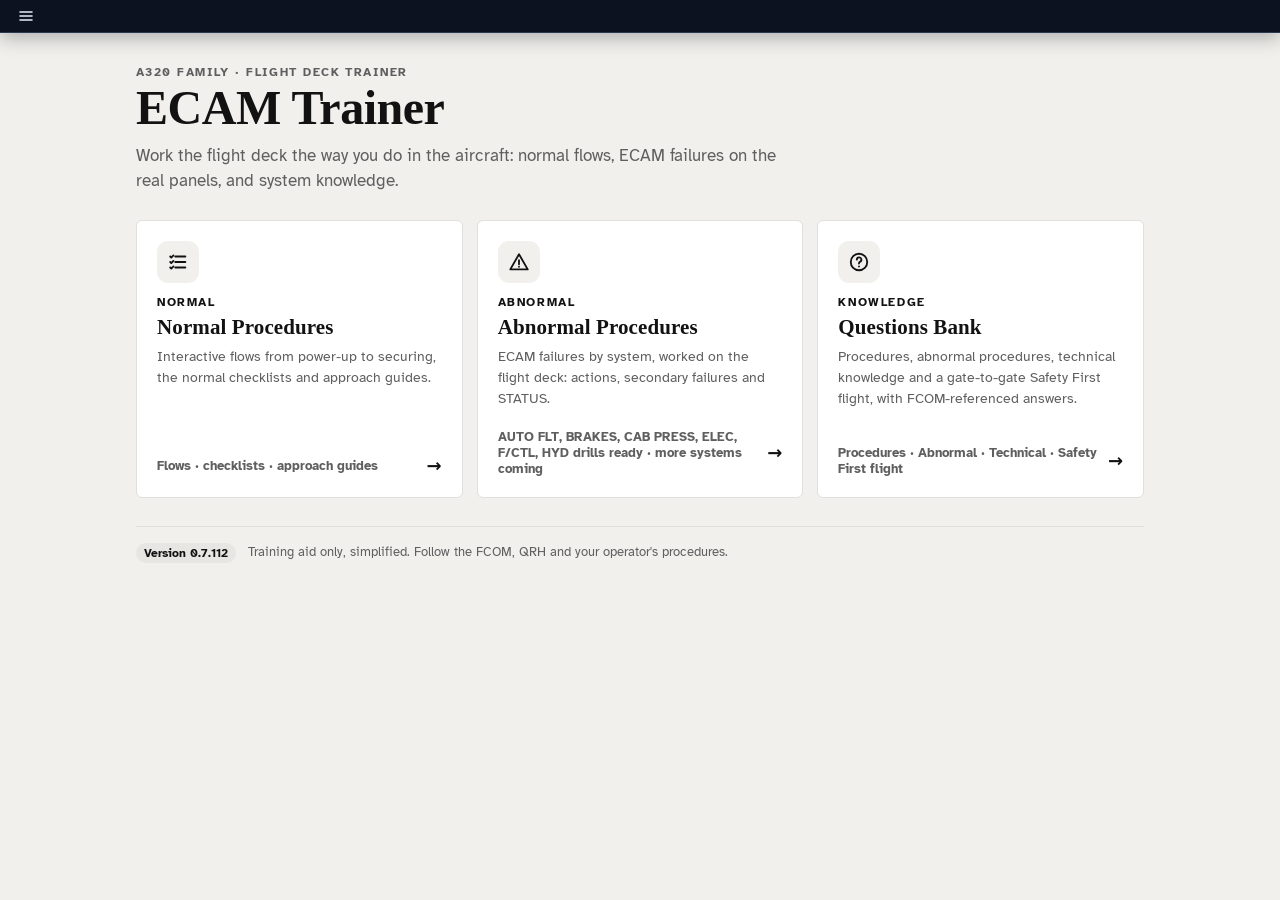
==== index.html @ 1e153edd "Publish version 0.7.112 from c924530" ====
<!doctype html>
<html lang="en">
<head>
<meta charset="utf-8">
<meta name="viewport" content="width=device-width, initial-scale=1, viewport-fit=cover">
<meta name="theme-color" content="#ffffff">
<title>A320 ECAM Trainer</title>
<link rel="preconnect" href="https://fonts.googleapis.com">
<link rel="preconnect" href="https://fonts.gstatic.com" crossorigin>
<link rel="stylesheet" href="https://fonts.googleapis.com/css2?family=Atkinson+Hyperlegible:wght@400;700&family=B612:wght@400;700&family=B612+Mono&display=swap">
<link rel="stylesheet" href="styles.css?v=0.7.112">
</head>
<body>
<div id="app"></div>
<script src="js/displays.js?v=0.7.112"></script>
<script src="js/panels.js?v=0.7.112"></script>
<script src="js/panels-lower.js?v=0.7.112"></script>
<script src="js/fmgc.js?v=0.7.112"></script>
<script src="js/failures.js?v=0.7.112"></script>
<script src="js/photo-panels.js?v=0.7.112"></script>
<script src="js/deck.js?v=0.7.112"></script>
<script src="js/app.js?v=0.7.112"></script>
</body>
</html>
---- styles.css ----
/* A320 ECAM Trainer: app shell
 * Layout: home = exploded flight deck on a navy night background; tapping a panel
 * opens it full screen. One deliberate dark theme: a cockpit at night.
 */
:root {
  color-scheme: dark;
  --night: #121a28;        /* page background, navy */
  --night-2: #0c1220;      /* app bar */
  --ink: #e6edf3;          /* primary text */
  --ink-2: #9fb0c0;        /* secondary text */
  --line: #2a3850;         /* hairlines on navy */
  --card: #19243a;         /* raised surfaces */
  --card-2: #213049;
  --accent: #33d6f2;       /* ECAM cyan: interactive accent */
  --ecam-g: #2fe04c;
  --ecam-a: #ffa21a;
  --ecam-r: #ff3b30;
  --ecam-c: #33d6f2;
  --ecam-w: #f2f4f5;
  --ecam-m: #ff4fd8;
  --font-ui: "Atkinson Hyperlegible", "Segoe UI", system-ui, sans-serif;
  --font-head: "B612", "Atkinson Hyperlegible", system-ui, sans-serif;
  --font-mono: "B612 Mono", ui-monospace, "SFMono-Regular", Menlo, monospace;
  --r: 10px;
}

* { box-sizing: border-box; }
[hidden] { display: none !important; }
html, body { background: var(--night); color: var(--ink); }
body { margin: 0; font: 16px/1.5 var(--font-ui); -webkit-font-smoothing: antialiased; }
body::before { content: ""; position: fixed; inset: 0 0 auto; height: env(safe-area-inset-top, 0px); z-index: 30; background: var(--night-2); }
body.pv-open { overflow: hidden; }
button { font: inherit; color: inherit; }
button:focus-visible, [tabindex]:focus-visible { outline: 2px solid var(--accent); outline-offset: 2px; }
#app { min-height: 100%; }

/* ---------------------------------------------------------------- app bar */
.appbar, .pv-bar {
  display: flex; align-items: center; gap: 8px;
  padding-left: max(12px, env(safe-area-inset-left, 0px)); padding-right: max(12px, env(safe-area-inset-right, 0px));
  background: var(--night-2); border-bottom: 1px solid var(--line);
}
/* One slim bar on every view (0.7.8 on the flight deck, everywhere from 0.7.76) */
.appbar { position: sticky; top: env(safe-area-inset-top, 0px); z-index: 20; padding-block: 2px; gap: 2px; transition: transform .25s ease; }
.appbar.away { transform: translateY(calc(-100% - env(safe-area-inset-top, 0px))); }
.appbar .icon-btn { width: 28px; height: 28px; border-radius: 6px; }
.appbar .icon-btn svg { width: 16px; height: 16px; stroke-width: 2.4; }
.appbar-title {
  flex: 1; min-width: 0; margin: 0; text-align: center;
  font: 500 clamp(18px, 4.6vw, 26px)/1.15 var(--font-head); letter-spacing: .01em;
  overflow: hidden; text-overflow: ellipsis; white-space: nowrap;
}
.icon-btn, .icon-btn-spacer { width: 44px; height: 44px; flex: none; }
.icon-btn { display: grid; place-items: center; border: 0; border-radius: 10px; background: transparent; cursor: pointer; }
.icon-btn:hover { background: var(--card); }
.icon-btn svg { width: 26px; height: 26px; fill: none; stroke: var(--ink); stroke-width: 2.2; stroke-linecap: round; stroke-linejoin: round; }

/* ------------------------------------------------------------------ home */
.home { max-width: 980px; margin: 0 auto; padding-block: 12px 40px; padding-left: max(16px, env(safe-area-inset-left, 0px)); padding-right: max(16px, env(safe-area-inset-right, 0px)); }
.home-hint { margin: 0 0 8px; text-align: center; color: var(--ink-2); font-size: 14px; }
.ver-pill { display: inline-block; margin-left: 6px; padding: 1px 8px; border-radius: 999px; background: rgba(51, 214, 242, .12); color: var(--accent); font-size: 12px; font-weight: 700; white-space: nowrap; }
.toast { position: fixed; left: 50%; bottom: calc(24px + env(safe-area-inset-bottom, 0px)); transform: translateX(-50%); z-index: 80; padding: 10px 16px; border-radius: 10px; background: #1d2a40; color: #fff; font-size: 14px; font-weight: 700; box-shadow: 0 6px 24px rgba(0, 0, 0, .45); transition: opacity .6s; }
.toast.out { opacity: 0; }
.wins { display: flex; flex-wrap: wrap; justify-content: center; align-items: flex-start; gap: 10px; margin: 0 auto; max-width: 1400px; }
/* On a computer, let the flight deck use the screen: wider, up to about 1400 px. */
@media (min-width: 1100px) { .home { max-width: 1480px; } }
.deck { display: block; width: 100%; height: auto; }
.disclaimer { max-width: 62ch; margin: 18px auto 0; text-align: center; color: var(--ink-2); font-size: 13px; }

/* ------------------------------------------------- lifelike shading, shared */
.deck text, .pv-svg text { font-family: var(--font-head); }
.shadow { fill: #000; opacity: .38; }
.gloss { fill: url(#g-gloss); pointer-events: none; }
.glass { fill: url(#g-glass); pointer-events: none; }

/* panels */
.pn-bg { fill: url(#g-panel); stroke: #3a4956; stroke-width: .8; }
.pn-bevel { fill: none; stroke: rgba(255, 255, 255, .28); stroke-width: .7; }
.pn-lowedge { stroke: rgba(0, 0, 0, .35); stroke-width: 1; }
.pn-hi { fill: #fff; opacity: .2; }
.pn-screw { fill: url(#g-screw); stroke: #4b5a66; stroke-width: .35; }
.pn-slot { stroke: #3d4954; stroke-width: .45; }
.pn-rule { stroke: #f1ece4; stroke-width: .7; }
.pn-title { fill: #f3eee6; font-weight: 700; letter-spacing: .06em; }
.pn-name { fill: #f1ece4; font-weight: 700; letter-spacing: .02em; }
.pn-label { fill: #f3eee6; font-weight: 700; letter-spacing: .06em; }
.pn-flow { fill: none; stroke: #74f06a; stroke-width: 1.15; stroke-linejoin: round; }
.pn-flow-fill { fill: #74f06a; }
.pn-tick { stroke: #f1ece4; stroke-width: .6; }
.pn-pos { fill: #ece6dc; font-weight: 700; }
.pn-pos.cur { fill: #fff; }
.pn-pos.dim { opacity: .45; }

.pb-bezel { fill: url(#g-bezel); }
.pb-cap { fill: url(#g-cap); stroke: #050708; stroke-width: .4; }
.pb-cap.ann { fill: #15191c; }
.pb-down { fill: #000; opacity: .35; }
.pb-split { stroke: #000; stroke-width: .45; opacity: .8; }
.lg { font-family: var(--font-head); font-weight: 700; letter-spacing: .02em; opacity: .22; }
.lg.on { opacity: 1; }
.lg-glow { font-family: var(--font-head); font-weight: 700; opacity: .9; }
.lg-a { fill: #ffa21a; } .lg-w { fill: #f4f6f8; } .lg-b { fill: #44b4ff; } .lg-g { fill: #3fe060; } .lg-r { fill: #ff4a3d; }
.pb-bar { fill: #4a535a; }
.pb-bar.on { fill: #3fe060; }
.pb-rect { fill: #e9eef2; font-weight: 700; opacity: .8; }
.pb-rect.on { fill: #fff; opacity: 1; }
.pb-rect.green { fill: #7cff5c; opacity: 1; }
.guard { stroke-width: .6; }
.guard-r { fill: url(#g-guard-r); stroke: #6c0e0b; }
.guard-c { fill: url(#g-guard-c); stroke: #d0dbe3; }
.guard-hinge { stroke: #0f1316; stroke-width: 1.2; }
.fire-cap { fill: #c9452f; stroke: #6d160c; stroke-width: .5; }
.fire-well { fill: #15181b; stroke: #c9cfd5; stroke-width: .5; }
.fire-slot { fill: #3a0b06; }
.fire-guard { fill: #d8402c; stroke: #7a1a0e; stroke-width: .4; }
.fire-guard-glass { fill: #ff6a50; opacity: .14; pointer-events: none; }
.fire-cap.on { fill: url(#g-fire-lit); }
.fire-halo { fill: #ff3b30; opacity: .75; }
.fire-txt { fill: #7c1a0e; font-weight: 700; letter-spacing: .04em; opacity: .85; }
.fire-txt.on { fill: #fff; opacity: 1; }
.fire-txt.sm { opacity: .8; }
.fire-out { fill: #f6d9d6; opacity: .7; }
.sel-body { fill: url(#g-knob); stroke: #050607; stroke-width: .5; }
.sel-bar { fill: url(#g-wing); stroke: #050607; stroke-width: .4; }
.sel-dot { fill: #fff; }
.knob-body { fill: url(#g-knob); stroke: #050607; stroke-width: .5; }
.knurl { stroke: #000; stroke-width: .35; opacity: .55; }
.knob-cap { fill: url(#g-metal); }
.knob-mark { stroke: #0f1316; stroke-width: 1.1; stroke-linecap: round; }
.tog-base { fill: url(#g-metal); stroke: #4b5a66; stroke-width: .4; }
.tog-hole { fill: #2a3238; }
.tog-shadow { stroke: #000; stroke-width: 2.2; opacity: .35; stroke-linecap: round; }
.tog-lever { stroke: url(#g-chrome); stroke-width: 2.2; stroke-linecap: round; }
.tog-tip { fill: url(#g-metal); }
.slot { fill: #121518; }
.lever-hd { fill: url(#g-cap); stroke: #050607; stroke-width: .6; }
.lever-grip { stroke: #8c98a2; stroke-width: 1; }
.disp { fill: #040506; stroke: #3f4a54; stroke-width: .6; }
.disp-txt { fill: var(--ecam-g); font-family: var(--font-mono); }
.fcu-txt { fill: #ffb43c; font-family: var(--font-mono); }

/* deck: frame, screens, pedestal */
.dk-frame { fill: #262f38; }
.dk-cbfield { fill: url(#g-panel-dk); }
.dk-cblbl { fill: #e9f1f7; font-weight: 700; letter-spacing: .05em; }
.dk-cb { fill: #0e1114; }
.dk-cb-ring { fill: none; stroke: #2a9c58; stroke-width: 1.3; }
.dk-cb-ring2 { stroke: #d9e3ea; }
.dk-cb-top { fill: #3b444b; }
.dk-hair { stroke: #e9f1f7; stroke-width: .35; opacity: .35; }
.dk-red-strip { fill: #c8231d; }
.dk-warnlbl { fill: #fff; font-weight: 700; }
.dk-subpanel { fill: url(#g-panel-dk); stroke: #475867; stroke-width: .8; }
.dk-speaker { fill: url(#g-metal); stroke: #4b5a66; }
.dk-hole { fill: #101316; stroke: #3a4651; stroke-width: 2; }
.dk-glare { fill: #313c47; stroke: #1d252c; stroke-width: 1.5; }
.dk-mip { fill: url(#g-panel); stroke: #3a4956; stroke-width: 1.5; }
.dk-mip-edge { stroke: #b6c6d3; stroke-width: 1; opacity: .6; }
.dk-vent { fill: #1a2025; stroke: url(#g-metal); stroke-width: 2; }
.dk-vent-in { fill: none; stroke: #39434c; stroke-width: 1.2; stroke-dasharray: 1.6 1.4; }
.dk-recess { fill: #5f7085; }
.dk-rail { fill: url(#g-chrome); opacity: .8; }
.dk-knee { fill: url(#g-panel-dk); opacity: .55; }
.dk-grille { fill: #1c2228; stroke: #4b5a66; stroke-width: 1; }
.dk-grille-hole { fill: #05070a; }
.dk-quadbase { fill: #1d242b; stroke: #0c1014; stroke-width: .8; }
.dk-footrest { fill: url(#g-chrome); stroke: #4b555d; stroke-width: .6; }
.dk-footrest-rib { stroke: #5d676f; stroke-width: 1; }
.dk-bezel { fill: url(#g-bezel); }
.dk-screen { fill: #020304; }
.dk-ground { fill: #94572b; }
.dk-ladtxt { fill: #fff; }
.dk-tick { stroke: #fff; stroke-width: .8; }
.dk-yline { stroke: #f3d400; stroke-width: 1.2; }
.dk-yellow { fill: #f3d400; }
.dk-altbox { fill: #000; stroke: #f3d400; stroke-width: .8; }
.dk-alttxt { fill: var(--ecam-g); font-family: var(--font-mono); }
.dk-fmaline { stroke: #8c98a2; stroke-width: .5; }
.dk-fma { fill: var(--ecam-g); font-family: var(--font-mono); }
.dk-fmaw { fill: #fff; font-family: var(--font-mono); }
.dk-arc { fill: none; stroke: #fff; stroke-width: 1; }
.dk-arc-dash { stroke-dasharray: 3 3; opacity: .6; }
.dk-route { fill: none; stroke: var(--ecam-g); stroke-width: 1.1; }
.dk-wpt { fill: none; stroke: #fff; stroke-width: .9; }
.dk-acft { fill: none; stroke: #f3d400; stroke-width: 1.4; }

/* ECAM displays drawn on the main panel */
.ecam { font-size: 11px; }
.ecam text { font-family: var(--font-mono); }
.ecam .screen { fill: #000; }
.ecam .g { fill: var(--ecam-g); } .ecam .a { fill: var(--ecam-a); } .ecam .r { fill: var(--ecam-r); }
.ecam .c { fill: var(--ecam-c); } .ecam .w { fill: var(--ecam-w); } .ecam .m { fill: var(--ecam-m); } .ecam .d { fill: #5d6770; }
.ecam .sg { stroke: var(--ecam-g); } .ecam .sa { stroke: var(--ecam-a); } .ecam .sr { stroke: var(--ecam-r); }
.ecam .sm { stroke: var(--ecam-m); } .ecam .sc { stroke: var(--ecam-c); } .ecam .sw { stroke: var(--ecam-w); } .ecam .sd { stroke: #4b5560; }
.ecam .fg { fill: var(--ecam-g); } .ecam .fa { fill: var(--ecam-a); } .ecam .fw { fill: var(--ecam-w); }

/* hotspots */
.hot { cursor: pointer; outline: none; }
.hot-ring { fill: rgba(51, 214, 242, 0); stroke: rgba(51, 214, 242, 0); stroke-width: 2.4; transition: fill .15s, stroke .15s; }
.hot:hover .hot-ring, .hot:focus-visible .hot-ring, .hot:active .hot-ring { fill: rgba(51, 214, 242, .12); stroke: rgba(51, 214, 242, .95); }

/* ---------------------------------------------------- expanded panel view */
.pv { position: fixed; inset: 0; z-index: 45; background: var(--night); }
.pv-card { height: 100%; overflow-y: auto; padding-bottom: env(safe-area-inset-bottom, 0px); }
.pv-bar { position: sticky; top: 0; z-index: 2; padding-block: calc(env(safe-area-inset-top, 0px) + 2px) 2px; }
.pv-stage {
  padding-block: 18px;
  padding-left: max(16px, env(safe-area-inset-left, 0px)); padding-right: max(16px, env(safe-area-inset-right, 0px));
  background: radial-gradient(ellipse at 50% 40%, #233149, var(--night) 75%);
}
.pv-svg { display: block; width: 100%; max-width: 1100px; max-height: 64vh; margin: 0 auto; }
.ctl { cursor: pointer; outline: none; }
.ctl.turn { touch-action: none; cursor: grab; }
.fcu-btns { display: flex; flex-wrap: wrap; gap: 6px; margin: 6px 0 4px; }
.ctl-hit { fill: transparent; stroke: none; }
.ctl:hover .ctl-hit { fill: rgba(51, 214, 242, .1); }
.ctl.sel .ctl-hit, .ctl:focus-visible .ctl-hit { fill: rgba(51, 214, 242, .14); stroke: var(--accent); stroke-width: .8; }
.pv-photo image { image-rendering: auto; }
/* MCDU: taller panel, no highlight box on the keys (the key cap shows the press) */
.pv-svg.pv-mcdu { max-height: 86vh; max-width: 640px; }
.pv-mcdu .ctl.sel .ctl-hit, .pv-mcdu .ctl:focus-visible .ctl-hit, .pv-mcdu .ctl:hover .ctl-hit,
.pv-atc .ctl.sel .ctl-hit, .pv-atc .ctl:focus-visible .ctl-hit, .pv-atc .ctl:hover .ctl-hit,
.pv-fcu .ctl.sel .ctl-hit, .pv-fcu .ctl:focus-visible .ctl-hit, .pv-fcu .ctl:hover .ctl-hit { fill: transparent; stroke: none; }
/* FCU (owner's request, 0.7.16): no highlight box either; the knob and its window show the change */
/* ATC/TCAS (owner's requests, 0.7.9): no highlight box; drawn smaller so the panel and its card fit on one screen */
.pv-svg.pv-atc { max-width: 640px; }
.photo-hit { fill: transparent; }
.photo-mask { fill: #111417; opacity: .93; }
.pv-credit { margin: 0; padding: 6px 16px 0; text-align: center; color: var(--ink-2); font-size: 12px; }
.pv-credit a, .drawer-note a { color: var(--accent); }
.pv-rotate { display: none; margin: 0; padding: 0 16px; text-align: center; color: var(--ink-2); font-size: 13px; }
@media (max-width: 600px) and (orientation: portrait) { .pv-rotate { display: block; } }
.pv-body { max-width: 760px; margin: 0 auto; padding-block: 4px 32px; padding-left: max(16px, env(safe-area-inset-left, 0px)); padding-right: max(16px, env(safe-area-inset-right, 0px)); }
.pv-desc { color: var(--ink-2); margin: 8px 0 12px; }
.pv-info { background: var(--card); border: 1px solid var(--line); border-radius: 14px; padding: 16px 18px; }
.pv-info p { margin: 6px 0; max-width: 62ch; }
.pv-note { color: var(--accent); font-weight: 700; }
.pv-hint, .small { color: var(--ink-2); }
.small { font-size: 14px; }
.eyebrow { margin: 0 0 4px; font: 700 12px var(--font-ui); letter-spacing: .12em; text-transform: uppercase; color: var(--ink-2); }
.pv-ctl { margin: 2px 0 8px; font: 500 20px/1.25 var(--font-head); }
.lchips { display: flex; flex-wrap: wrap; gap: 6px; margin: 4px 0 6px; }
.lchip { padding: 2px 9px; border-radius: 4px; background: #111518; font: 700 12px var(--font-head); letter-spacing: .04em; color: #c9d3dc; border: 1px solid #2b3238; }
.lchip-a { color: #ffa21a; } .lchip-w { color: #f4f6f8; } .lchip-b { color: #44b4ff; } .lchip-g { color: #3fe060; } .lchip-r { color: #ff4a3d; }
.lchip-cur { border-color: var(--accent); color: #fff; }

/* -------------------------------------------------------- menu and search */
.scrim { position: fixed; inset: 0; z-index: 47; background: rgba(4, 8, 16, .62); }
.drawer { position: fixed; inset: 0 auto 0 0; z-index: 50; width: min(360px, 88vw); }
.drawer-card {
  height: 100%; overflow-y: auto; background: var(--night-2); border-right: 1px solid var(--line);
  padding-block: calc(env(safe-area-inset-top, 0px) + 12px) 24px;
  padding-left: max(18px, env(safe-area-inset-left, 0px)); padding-right: 18px;
  animation: slide .2s ease-out;
}
@keyframes slide { from { transform: translateX(-24px); opacity: .5; } to { transform: none; opacity: 1; } }
.drawer-top { display: flex; align-items: center; justify-content: space-between; margin-bottom: 8px; }
.drawer-brand { font: 500 18px var(--font-head); }
.drawer-link { display: block; width: 100%; text-align: left; padding: 11px 4px; border: 0; border-bottom: 1px solid var(--line); background: none; font-weight: 700; cursor: pointer; }
.drawer-link:hover { color: var(--accent); }
.drawer-h { margin: 20px 0 6px; font: 700 12px var(--font-ui); letter-spacing: .1em; text-transform: uppercase; color: var(--ink-2); }
.drawer-note { color: var(--ink-2); font-size: 13px; margin: 18px 0 0; }
.plist { list-style: none; margin: 0; padding: 0; display: grid; gap: 2px; }
.plink { display: grid; gap: 1px; width: 100%; text-align: left; padding: 8px 10px; border: 0; border-radius: 8px; background: none; cursor: pointer; }
.plink:hover { background: var(--card); }
.plink span { font: 500 15px var(--font-head); }
.plink small { color: var(--ink-2); font-size: 13px; }
.search { position: fixed; inset: 0 0 auto 0; z-index: 50; display: flex; justify-content: center; padding-top: env(safe-area-inset-top, 0px); }
.search-card { width: min(760px, 100%); max-height: 86vh; overflow-y: auto; background: var(--night-2); border: 1px solid var(--line); border-top: 0; border-radius: 0 0 18px 18px; padding: 12px 16px 18px; }
.search-row { display: flex; gap: 8px; align-items: center; margin-bottom: 8px; }
#search-input { flex: 1; min-width: 0; min-height: 46px; padding: 0 14px; border-radius: 999px; border: 1px solid #3a4c68; background: var(--card); color: var(--ink); font: inherit; }
#search-input:focus { outline: 2px solid var(--accent); outline-offset: 1px; }
.empty { color: var(--ink-2); }

@media (prefers-reduced-motion: reduce) {
  *, *::before, *::after { animation-duration: .001s !important; animation-iteration-count: 1 !important; transition: none !important; }
}
.pv-photo .ctl.sel .ctl-hit, .pv-photo .ctl:focus-visible .ctl-hit { stroke-width: 6; }
.pv-photo .ctl:hover .ctl-hit { stroke: rgba(51, 214, 242, .6); stroke-width: 4; }

/* reference-matched details: frames, round buttons, guards, knobs, toggles, breakers */
.pb-frame { fill: none; stroke: #d9d2c4; stroke-width: .7; }
.lg-box { fill: none; stroke: #9aa0a5; stroke-width: .35; opacity: .55; }
.rnd-rim { fill: #cfc8ba; }
.rnd-btn { fill: url(#g-boss); }
.rnd-btn.down { fill: #000; }
.rnd-hi { fill: #fff; opacity: .22; }
.rnd-jack { fill: #000; }
.guard-o, .guard-o-solid { fill: url(#g-guard-o); stroke: #8a2a16; stroke-width: .5; }
.guard-hole { fill: #2a0d07; }
.guard-hinge-bar { fill: #1b1d20; }
.guard-g { fill: none; stroke: #e2492e; stroke-width: 2.2; }
.guard-win { fill: rgba(0, 0, 0, .12); stroke: #e2492e; stroke-width: 1; }
.guard-k { fill: #1d2124; stroke: #050607; }
.sel-skirt { fill: url(#g-knob-light); opacity: .5; }
.sel-wing { fill: url(#g-wing-light); stroke: #7f868c; stroke-width: .4; }
.sel-index { stroke: #111; stroke-width: 1.1; stroke-linecap: round; }
.knob-light { fill: url(#g-knob-light); stroke: #7f868c; stroke-width: .4; }
.knob-light-hi { fill: none; stroke: #fff; stroke-width: .6; opacity: .6; }
.key-body { fill: url(#g-boss); }
.key-slot { fill: #c9cfd4; }
.tog-boss { fill: url(#g-boss); }
.tog-bat { fill: #1d2125; stroke: #000; stroke-width: .3; }
.tog-bat-tip { fill: #2e3439; }
.tog-bat.red, .tog-bat-tip.red { fill: #d23b25; }
.tog-shadow-r { fill: #000; opacity: .35; }
.tog-bar3 { fill: #25292d; stroke: #000; stroke-width: .3; }
.disp-txt.amber { fill: #ffb02a; }
.pn-boxlbl { fill: none; stroke: #f1ece4; stroke-width: .5; }
.pn-valve { fill: none; }
.cb-hole { fill: #2a3138; opacity: .5; }
.cb-collar { fill: #121417; }
.cb-collar.green { fill: #2fa75a; }
.cb-white { fill: #f4f4f2; }
.cb-cap { fill: url(#g-boss); }
.cb-lbl { fill: #f1ece4; font-weight: 700; }
.dec-speaker, .dec-grille { fill: url(#g-grille); }
.dec-dot { fill: #3b4249; }
.dec-ring { fill: #1a1d20; }
.dec-cell { fill: #4a525a; }
.dec-hole { fill: #1b1f23; }
.dec-hole-in { fill: #0b0d0f; }
.acp-call { fill: #c8a35a; font-weight: 700; }
.pv-switch { display: flex; justify-content: center; gap: 0; margin: 10px auto 0; }
.pn-div { fill: none; stroke: #f1ece4; stroke-width: .7; opacity: .9; }
.ann-dot { fill: #3a2a12; }
.ann-dot.on { fill: #ffb02a; }

/* ---------------------------------- glareshield, main panel and pedestal */
.pn-bg.pn-dark { fill: url(#g-panel-dark); stroke: #1f2733; }
.pn-bg.pn-console { fill: none; stroke: none; }
.pn-arc { fill: none; stroke: #ece6dc; stroke-width: .5; }
.fcu-lbl { fill: #ffb43c; font-family: var(--font-head); font-weight: 700; opacity: .9; }
.plate-in { fill: rgba(0, 0, 0, .12); stroke: rgba(0, 0, 0, .35); stroke-width: .5; }
.placard { fill: #3c4757; stroke: #20262e; stroke-width: .5; }
.placard-txt { fill: #f3eee6; font-family: var(--font-mono); }
.placard-rule { stroke: #f3eee6; stroke-width: .35; }
.scr-bezel { fill: url(#g-bezel); }
/* ISIS screen (0.7.28) */
.is-sky { fill: #1f7fd9; } .is-gnd { fill: #8a4a2c; }
.is-ln { stroke: #fff; stroke-width: .25; } .is-yl { stroke: #f3d400; stroke-width: .35; }
.is-ylw { fill: #f3d400; } .is-ptr { fill: #fff; stroke: #000; stroke-width: .15; }
.is-plane { fill: #000; stroke: #f3d400; stroke-width: .25; } .is-box { fill: #000; stroke: #f3d400; stroke-width: .25; }
.is-w { fill: #fff; font-family: var(--font-mono); } .is-g { fill: #3fe08a; font-family: var(--font-mono); } .is-gd { fill: #3fe08a; opacity: .45; font-family: var(--font-mono); }
.dk-scrline { stroke: #e9eef2; stroke-width: .5; opacity: .8; }
.lcd { fill: #0d1838; stroke: #2a3550; stroke-width: .5; }
.lcd-txt { fill: #8fb3ff; font-family: var(--font-mono); }
.gauge-face { fill: #0b0e10; stroke: url(#g-metal); stroke-width: 1; }
.gauge-tick { stroke: #fff; stroke-width: .5; }
.gauge-needle { stroke: #fff; stroke-width: .9; stroke-linecap: round; }
.mcdu-w { fill: #fff; font-family: var(--font-mono); }
.mcdu-a { fill: #ffb02a; font-family: var(--font-mono); }
.mcdu-g { fill: #2bea4a; font-family: var(--font-mono); }
.mcdu-c { fill: #2ed3ff; font-family: var(--font-mono); }
.mcdu-y { fill: #ffee3a; font-family: var(--font-mono); }
.mcdu-m { fill: #ff5af0; font-family: var(--font-mono); }
/* FMGC: mini ND (PLAN) and fly controls under the expanded MCDU */
.fm-sim { max-width: 520px; margin: 14px auto 0; }
/* Getting-started guide: beside the MCDU on wide screens, above it on a phone */
.fm-wrap { display: flex; flex-direction: column; gap: 12px; max-width: 980px; margin: 0 auto; }
.fm-wrap .pv-svg { margin: 0 auto; }
.fm-guide { min-width: 0; padding: 12px 14px; background: var(--card); border: 1px solid var(--line); border-radius: var(--r); }
.fm-g-step { margin: 0; font-size: 12px; letter-spacing: .06em; text-transform: uppercase; color: var(--accent); }
.fm-g-t { margin: 2px 0 4px; font: 700 17px/1.3 var(--font-head); text-wrap: balance; }
.fm-g-d { margin: 0; color: var(--ink); }
.fm-g-done { margin: 8px 0 0; padding-left: 20px; color: var(--ink-2); font-size: 13px; }
.fm-g-done li::marker { content: "✓  "; color: var(--ecam-g); }
.fm-g-ok { margin: 6px 0 0; color: var(--ecam-g); font-size: 14px; }
.fm-g-btns { display: flex; gap: 8px; margin-top: 10px; }
.fm-g-btn { display: inline-flex; align-items: center; justify-content: center; width: 44px; height: 36px; border: 1px solid var(--line); border-radius: 8px; background: var(--card-2); color: var(--ink); font: 700 18px/1 var(--font-head); cursor: pointer; }
.fm-g-btn:hover:not(:disabled) { border-color: var(--accent); color: var(--accent); }
.fm-g-btn:disabled { opacity: .35; cursor: default; }
.fm-g-btn:last-child { margin-left: auto; }
@media (min-width: 760px) {
  .fm-wrap { flex-direction: row; align-items: flex-start; }
  .fm-guide { flex: 0 0 260px; order: 2; position: sticky; top: 80px; }
  .fm-wrap .pv-svg { flex: 1 1 auto; min-width: 0; }
}
.fm-nd-wrap svg { display: block; width: 100%; max-width: 360px; height: auto; margin: 0 auto; border: 4px solid #15191d; border-radius: 4px; }
.fm-nd .nd-g { stroke: #2bea4a; stroke-width: 1.2; }
.fm-nd .nd-y { stroke: #ffee3a; stroke-width: 1.2; }
.fm-nd .nd-c { stroke: #2ed3ff; stroke-width: 1.1; }
.fm-nd .nd-w { stroke: #fff; stroke-width: 1.2; }
.fm-nd .nd-m { stroke: #ff5af0; stroke-width: 0.8; }
.fm-status { margin: 8px 0 6px; font-family: var(--font-mono); font-size: 0.85rem; }
.fm-btns { display: flex; flex-wrap: wrap; gap: 6px; }
.fm-note { margin: 8px 0 0; padding: 6px 8px; border-left: 3px solid #2ed3ff; font-size: 0.9rem; }
.lever-rod { fill: url(#g-chrome); }
.lever-mark { fill: #fff; opacity: .85; }
.gear-knob { fill: #23292e; stroke: #050607; stroke-width: .5; }
.gear-hub { fill: url(#g-knob); stroke: #6b757d; stroke-width: .4; }
.thr-body { fill: #2a333d; stroke: #11161b; stroke-width: 1; }
.thr-face { fill: #48535f; stroke: #1b2128; stroke-width: .6; }
.thr-gate { fill: #11161b; }
.thr-lbl { fill: #f3eee6; font-weight: 700; }
.thr-deg { fill: #e9eef2; font-family: var(--font-mono); opacity: .75; }
.thr-tick { stroke: #f3eee6; stroke-width: .6; }
.thr-arrow { fill: #ff9d2a; }
.thr-athr-band { fill: none; stroke: #3fe060; stroke-width: 1.4; }
.thr-athr { fill: #3fe060; font-weight: 700; }
.thr-hd { fill: #15191d; stroke: #000; stroke-width: .6; }
.thr-rev { fill: url(#g-chrome); }
.athr-pb { fill: #d12a1e; stroke: #5d0c09; stroke-width: .4; }
.trim-well { fill: #11161b; }
.trim-wheel { fill: #1f252b; stroke: #050607; stroke-width: .5; }
.trim-grip { stroke: #5a646c; stroke-width: 1.4; }
.trim-stripe { fill: #fff; opacity: .7; }
.ask-base { fill: #c9ccc8; stroke: #2c5560; stroke-width: .6; } .ask-nut { fill: #e2e4e0; stroke: #9aa0a0; stroke-width: .3; } .ask-stem { fill: #2a2f33; }
.ask-knob { fill: #8e9396; stroke: #5d6366; stroke-width: .3; }
.gauge-green-thin { fill: none; stroke: #2fbf5a; stroke-width: .35; }
.gauge-needle-f { fill: #f4f4f0; } .gauge-hub { fill: #4a4c4e; } .gauge-cyan { fill: #4fd3ea; }
.rmp-sel { fill: #3a2414; stroke: #1a1a1a; stroke-width: .4; } .rmp-sel-t { fill: #c9884a; font-weight: 700; } .rmp-sel-l { fill: #d9b48a; }
.rmp-dot { fill: #8a5a1e; } .rmp-dot.on { fill: #3cff6e; filter: drop-shadow(0 0 1px #3cff6e); }
.eng-base { fill: url(#g-boss); } .eng-well { fill: #1d2228; }
.eng-cap { fill: #3f5560; stroke: #c9d3d8; stroke-width: .5; } .eng-cap-t { fill: #f2f2ee; font-weight: 700; }
.grav-boss { fill: url(#g-boss); stroke: #0b0d0f; }
.grav-handle { fill: url(#g-fire); stroke: #3c0705; stroke-width: .5; }
.grav-txt { fill: #f3eee6; font-weight: 700; }
.grav-side { fill: #ff9d2a; font-weight: 700; }
.park-bar { fill: #121417; stroke: #000; stroke-width: .5; }
.park-ptr { fill: #aeb6bb; stroke: #4b5257; stroke-width: .4; }
.park-txt { fill: #c7cbcf; font-weight: 700; letter-spacing: .06em; }
.crank-well { fill: #07090b; stroke: #22272c; stroke-width: .6; }
.crank-body { fill: #1a1d21; stroke: #050607; stroke-width: .6; }
.crank-notch { fill: #050607; }
.crank-bar { fill: #1d2125; stroke: #050607; stroke-width: .6; }
.crank-bar-hi { stroke: rgba(255, 255, 255, .16); stroke-width: .7; stroke-linecap: round; }
.crank-arrow { fill: none; stroke: #eef0f2; stroke-width: .9; stroke-linecap: round; }
.crank-arrow-hd { fill: #eef0f2; }
.crank-hub { fill: url(#g-boss); stroke: #050607; stroke-width: .5; }
.crank-index { stroke: #e3261b; stroke-width: 1.4; stroke-linecap: round; }
.crank-knob { fill: url(#g-fire-lit); stroke: #6d0c07; stroke-width: .6; }
.crank-knob-hi { fill: #fff; opacity: .35; }
/* Each tap animates the crank from its last position: unfolding, a whole turn, or folding away. */
.crank-arm { transform-box: fill-box; transform-origin: center; }
@keyframes crank-turn { from { transform: rotate(var(--a0)); } to { transform: rotate(0deg); } }
@keyframes crank-unfold { from { transform: scale(.25); opacity: 0; } to { transform: none; opacity: 1; } }
@keyframes crank-stow { from { opacity: 0; } to { opacity: 1; } }
@media (prefers-reduced-motion: reduce) { .crank-arm, .crank-stowed { animation: none !important; } }
.prn-slot { fill: #0c1014; stroke: #5d676f; stroke-width: .6; }
.prn-paper { fill: #e9eef2; opacity: .7; }
.stow-handle { fill: none; stroke: url(#g-chrome); stroke-width: 3; stroke-linecap: round; }
.cs-wall { fill: url(#g-cs-wall); }
.cs-floor { fill: #59657a; }
.cs-top { fill: url(#g-leather); }
.cs-face { fill: url(#g-cs-face); }
.cs-edge { fill: none; stroke: #9aa7b8; stroke-width: .9; opacity: .8; }
.cs-crease { fill: none; stroke: #8995a6; stroke-width: .35; opacity: .45; }
.cs-slot { fill: #1b2129; }
.cs-slot-hi { fill: #5d697a; opacity: .7; }
.cs-arm { fill: url(#g-cs-arm); stroke: #4c576a; stroke-width: .6; }
.boot { stroke: #f2f5f8; stroke-width: .7; stroke-linejoin: round; }
.boot0 { fill: #a6b0bd; } .boot1 { fill: #b3bcc8; } .boot2 { fill: #bfc7d1; } .boot3 { fill: #cbd2da; }
.boot-hi { fill: none; stroke: #fff; stroke-width: .5; opacity: .8; }
.stick-collar { fill: #1d2229; stroke: #050607; stroke-width: .5; }
.stick { fill: url(#g-stick); stroke: #050607; stroke-width: .7; }
.stick-hi { fill: none; stroke: #b9c3cd; stroke-width: .8; opacity: .8; }
.stick-emblem { fill: none; stroke: #c9d1d9; stroke-width: .5; opacity: .8; }
.stick-trigger { fill: #11161b; stroke: #5a646c; stroke-width: .4; }
.rnd-btn.red { fill: #d12a1e; }
.rnd-btn.red.down { fill: #7d140e; }
.tiller-disc { fill: url(#g-metal); stroke: #4b555d; stroke-width: .5; }
.tiller-tick { stroke: #d96a1e; stroke-width: .8; }
.tiller-post { fill: #23282e; }
.tiller-hub { fill: url(#g-tiller); stroke: #050607; stroke-width: .5; }
.tiller-cap { fill: #0d1013; }
.tiller { fill: none; stroke: #191d22; stroke-width: 8; stroke-linecap: round; stroke-linejoin: round; }
.tiller-hi { fill: none; stroke: #8f99a3; stroke-width: .7; opacity: .7; }
.tiller-end { fill: #23282e; stroke: #050607; stroke-width: .4; }
.mic-clip { fill: none; stroke: #2a3038; stroke-width: 1.2; stroke-linejoin: round; }
.mic-clip-plate { fill: #262c33; }
.mic-eye { fill: none; stroke: #c2c8ce; stroke-width: .6; }
.mic-cord { fill: none; stroke: #c2c8ce; stroke-width: .6; }
.mic { fill: url(#g-mic); stroke: #3e454c; stroke-width: .5; }
.mic-band { fill: #6f7780; }
.mic-rim { fill: #8a929b; stroke: #4a5158; stroke-width: .6; }
.mic-grille { fill: #2e343a; }
.mic-dot { fill: #b8c0c8; }
.mic-coil { fill: none; stroke: #c9cfd5; stroke-width: .7; }
.mic-ptt { fill: #8d969e; }
.tog-chrome { fill: url(#g-chrome); stroke: #4b555d; stroke-width: .3; }
.tog-chrome-tip { fill: url(#g-metal); stroke: #4b555d; stroke-width: .3; }
.pn-arrow { fill: none; stroke: #f1ece4; stroke-width: .5; stroke-linejoin: round; }
.red-arrow { fill: #3a1512; } .red-arrow.on { fill: #ff2a1a; filter: drop-shadow(0 0 1.2px #ff4030); }
.gauge-plate { fill: url(#g-panel-dk); stroke: #3a4956; stroke-width: .6; }
.gauge-arc { fill: none; stroke: #f1ece4; stroke-width: .5; }
.gauge-green { fill: none; stroke: #3fe060; stroke-width: 1.2; }
.gauge-num { fill: #f1ece4; font-weight: 700; }
.gear-disc { fill: url(#p-knurl); stroke: #050607; stroke-width: .4; }
.gear-disc-hi { fill: none; stroke: #e9eef2; stroke-width: .5; opacity: .85; }
.gear-hub2 { fill: #0d1012; }
.gear-stem { fill: url(#p-knurl); stroke: #050607; stroke-width: .4; }
.gear-stem-line { stroke: #000; stroke-width: .5; }
.ecam .fb { fill: #3b4047; }
.ecam .sky { fill: #2c9be8; } .ecam .gnd { fill: #a2582a; } .ecam .tape { fill: #3c464f; }
.ecam .fy { fill: #f3d400; } .ecam .sy { stroke: #f3d400; } .ecam .fk { fill: #000; } .ecam .fr { fill: #e8352b; }
.sdkey { fill: transparent; cursor: pointer; }
.sdkey:hover { fill: rgba(51, 214, 242, .18); }
.fcukey { fill: transparent; cursor: pointer; }
.fcukey.turn { touch-action: none; }
.hot:has(.fcukey:hover) .hot-ring { fill: rgba(51, 214, 242, 0); stroke: rgba(51, 214, 242, 0); }
.ecp-glow { fill: rgba(150, 225, 255, .3); }
.pv-screen { max-width: min(620px, 100%, 62vh); margin: 0 auto; }
/* Expanded display: the app's slim bar on top (0.7.76); on a wide screen the description sits
   left of the display and the drill bar right of it. */
.pv-disp { position: relative; }
.pv-disp .pv-info:empty { display: none; }
.pv-disp .pv-ecp { max-width: min(620px, 100%); margin: 12px auto 0; }
@media (min-width: 900px) {
  .pv-disp { display: grid; grid-template-columns: minmax(0, 1fr) min(620px, 62vh) minmax(0, 1fr); grid-template-rows: auto 1fr; align-items: center; gap: 0 24px;
    background: radial-gradient(ellipse at 50% 40%, #233149, var(--night) 75%); }
  .pv-disp > .pv-bar { grid-column: 1 / -1; grid-row: 1; align-self: start; }
  .pv-disp .pv-stage { grid-column: 2; grid-row: 2; padding: 18px 0; background: none; }
  .pv-disp .pv-body { grid-column: 1; grid-row: 2; max-width: 420px; justify-self: end; padding: 18px 0 18px 16px; }
  body.pv-disp-open .drill { left: auto; right: 16px; top: 50%; bottom: auto; transform: translateY(-50%); width: min(420px, calc((100vw - min(620px, 62vh)) / 2 - 40px)); }
  body.drill-on .pv-disp { padding-bottom: 0; }
}
.pv-screen svg { display: block; width: 100%; height: auto; border: 6px solid #15191d; border-radius: 6px; }
.ecp-wrap { max-width: 560px; margin: 0 auto; }
/* SD as wide as the drawn panel (the panel's viewBox has 4 units of side margin in 148) */
.pv-sdtop { margin: 0 calc(100% * 4 / 148); }
.pv-sdtop svg { display: block; width: 100%; height: auto; border: 4px solid #15191d; border-bottom: 0; border-radius: 4px 4px 0 0; }
.ecp-wrap .pv-svg { max-height: none; }
.hot:has(.sdkey:hover) .hot-ring { fill: rgba(51, 214, 242, 0); stroke: rgba(51, 214, 242, 0); }
.sdkey:hover { stroke: var(--accent); stroke-width: .8; }

/* ------------------------------------------------------- failure drills */
.dot { display: inline-block; width: 9px; height: 9px; border-radius: 50%; flex: none; vertical-align: middle; }
.dot-w { background: #e8edf2; } .dot-a { background: #f0a630; } .dot-r { background: #e8483c; }
details.cat { border-bottom: 1px solid var(--line); }
details.cat summary { list-style: none; cursor: pointer; padding: 12px 4px; font: 600 15px var(--font-head); letter-spacing: .03em; display: flex; justify-content: space-between; align-items: center; }
details.cat summary::-webkit-details-marker { display: none; }
details.cat summary::after { content: ''; border: 5px solid transparent; border-top-color: currentColor; margin-top: 5px; }
details.cat[open] summary { border-bottom: 2px solid #f0a630; }
details.cat summary small { margin-left: auto; margin-right: 10px; color: var(--ink-2); font-weight: 400; font-size: 11px; }
.flist { list-style: none; margin: 4px 0 8px; padding: 0; }
.fitem { display: flex; align-items: center; gap: 12px; width: 100%; min-height: 40px; padding: 6px 8px 6px 14px; border: 0; background: none; color: var(--ink); font: 500 13.5px var(--font-head); text-align: left; cursor: pointer; border-radius: 8px; }
.fitem:hover:not(.off) { background: rgba(255, 255, 255, .05); }
.fitem.off { color: var(--ink-2); opacity: .55; cursor: default; }
.fitem small { margin-left: auto; color: var(--accent); font-weight: 700; }
.drill { position: fixed; left: 50%; bottom: calc(10px + env(safe-area-inset-bottom, 0px)); transform: translateX(-50%); z-index: 60; width: min(640px, calc(100% - 20px));
  padding: 8px 12px 10px; border: 1px solid #3a4a5e; border-radius: 12px; background: rgba(16, 24, 38, .96); box-shadow: 0 8px 30px rgba(0, 0, 0, .55); }
.drill-top { display: flex; align-items: center; gap: 8px; }
.drill-title { font: 700 14px var(--font-mono); letter-spacing: .02em; flex: 1; min-width: 0; overflow: hidden; text-overflow: ellipsis; white-space: nowrap; }
.drill-prog { color: var(--ink-2); font-size: 12px; }
.icon-btn.sm { width: 34px; height: 34px; font-size: 15px; }
.drill-task { margin: 4px 0 0; font-size: 14.5px; line-height: 1.35; color: #fff; }
.drill-flash { margin: 4px 0 0; font-size: 12.5px; line-height: 1.35; color: var(--ink-2); }
body.drill-on .home, body.drill-on .pv-card { padding-bottom: 150px; }
.modal { position: fixed; inset: 0; z-index: 70; display: flex; align-items: center; justify-content: center; padding: 16px; background: rgba(4, 8, 14, .66); }
.m-card { width: min(560px, 100%); max-height: calc(100vh - 32px); overflow-y: auto; padding: 18px 18px 14px; border: 1px solid #3a4a5e; border-radius: 14px; background: #121b29; box-shadow: 0 12px 40px rgba(0, 0, 0, .6); }
.m-title { margin: 2px 0 10px; font: 700 20px var(--font-mono); letter-spacing: .01em; }
.m-title.q { font: 600 17px/1.35 var(--font-head); }
.m-card { position: relative; }
.abrk-tip { position: fixed; top: calc(env(safe-area-inset-top, 0px) + 52px); left: 50%; transform: translateX(-50%); z-index: 66; width: min(560px, calc(100% - 20px)); }
/* Flashes 3 times when its panel opens (owner's request, 0.7.45), to invite a press. */
.btn.flash3 { animation: flash3 .5s ease-in-out 3; }
@keyframes flash3 { 50% { background: var(--accent); color: #04121a; box-shadow: 0 0 0 4px rgba(51, 214, 242, .35); } }
@media (prefers-reduced-motion: reduce) { .btn.flash3 { animation: none; } }
.abrk-tip .m-card { max-height: 62vh; box-shadow: 0 12px 40px rgba(0, 0, 0, .55); }
.m-x { position: absolute; top: 8px; right: 8px; }
.m-card:has(.m-x) .eyebrow { padding-right: 36px; }
.m-h { margin: 14px 0 6px; font-size: 14px; color: var(--ink-2); }
.m-list { margin: 0; padding-left: 18px; line-height: 1.45; font-size: 14px; }
.m-list li { margin: 4px 0; } .m-list li.bad { color: #ff8f86; }
.m-card.m-white { background: #fff; color: #1b1f24; border-color: #d9dde3; width: min(860px, 100%); }
.m-white .eyebrow, .m-white .m-h { color: #5b6470; }
.anc { display: grid; grid-template-columns: repeat(3, minmax(0, 1fr)); margin: 14px 0 4px; border-bottom: 2px solid #1b1f24; }
.anc-col { padding: 0 14px 12px; text-align: center; }
.anc-col + .anc-col { border-left: 2px solid #1b1f24; }
.anc-h { margin: 0 0 6px; color: #2c5a92; font: 700 26px/1 "Arial Narrow", "Roboto Condensed", "Helvetica Neue", Arial, sans-serif; font-stretch: condensed; letter-spacing: -.01em; }
.anc-art { display: block; width: min(150px, 100%); margin: 0 auto 8px; fill: #2c5a92; }
.anc-art .line { fill: none; stroke: #2c5a92; stroke-width: 2.4; stroke-linecap: round; stroke-linejoin: round; }
.anc-art .thick { stroke-width: 3.4; }
.anc-art .snow { fill: #fff; stroke: #2c5a92; stroke-width: 1.6; stroke-linejoin: round; }
.anc-art text { fill: #2c5a92; font: 700 7px sans-serif; }
.anc-col .m-list { text-align: left; }
@media (max-width: 640px) { .anc { grid-template-columns: 1fr; } .anc-col + .anc-col { border-left: 0; border-top: 2px solid #1b1f24; padding-top: 10px; } }
.m-btns { display: flex; justify-content: flex-end; gap: 8px; margin-top: 16px; }
.btn { min-height: 42px; padding: 8px 16px; border: 1px solid var(--line); border-radius: 10px; background: #1a2534; color: var(--ink); font: 600 14px var(--font-head); cursor: pointer; }
.btn.primary { background: var(--accent); border-color: var(--accent); color: #04121a; }
.m-opts { display: grid; gap: 8px; }
.opt { min-height: 44px; padding: 10px 12px; border: 1px solid var(--line); border-radius: 10px; background: #1a2534; color: var(--ink); font: 500 14px var(--font-head); text-align: left; cursor: pointer; }
.opt.right { border-color: #3fe060; background: rgba(63, 224, 96, .14); } .opt.wrong { border-color: #e8483c; background: rgba(232, 72, 60, .14); } .opt.dim { opacity: .55; }
.m-explain { margin: 12px 0 0; font-size: 14px; line-height: 1.45; }
.m-score { margin: 4px 0 10px; font: 700 40px var(--font-mono); color: var(--accent); }
.hot.flash .hot-ring { animation: ewd-flash 1.5s ease-out; }
@keyframes ewd-flash { 0%, 60% { fill: rgba(51, 214, 242, .18); stroke: rgba(51, 214, 242, .95); } 100% { fill: rgba(51, 214, 242, 0); stroke: rgba(51, 214, 242, 0); } }
.btn.sm { min-height: 36px; padding: 6px 14px; font-size: 13px; }

/* ------------------------------------------------ start page, questions bank */
.start { max-width: 640px; margin: 0 auto; padding: 20px 16px 40px; }
.start-intro { color: var(--ink-2); font-size: 14px; margin: 0 0 12px; }
.tlist { list-style: none; margin: 0; padding: 0; display: grid; gap: 12px; }
.titem { display: grid; gap: 4px; width: 100%; text-align: left; padding: 18px 18px; border: 1px solid var(--line); border-left: 4px solid var(--accent); border-radius: 12px; background: #121b29; color: var(--ink); cursor: pointer; }
.titem:hover { background: #172234; }
.titem-t { font: 700 20px var(--font-head); letter-spacing: .01em; }
.titem-d { font-size: 13.5px; line-height: 1.4; color: var(--ink-2); }
.start-ver { text-align: center; margin: 18px 0 0; }
.qcard { padding: 18px; border: 1px solid #3a4a5e; border-radius: 14px; background: #121b29; }
.center { text-align: center; }
.linkbtn { border: 0; background: none; padding: 0; color: var(--accent); font: inherit; text-decoration: underline; cursor: pointer; }

/* ------------------------------------------------------------ deck windows */
.win { position: relative; box-sizing: border-box; min-width: 0; border: 1px solid #33445a; border-radius: 10px; background: #0f1724; box-shadow: 0 4px 18px rgba(0, 0, 0, .4); overflow: hidden; }
.win-body { padding: 4px; }
.win.stretch .win-body { box-sizing: border-box; }
.win.stretch .deck { height: 100%; }
.win-grip { position: absolute; right: 0; bottom: 0; width: 22px; height: 22px; cursor: nwse-resize; touch-action: none;
  background: linear-gradient(135deg, transparent 0 50%, #5b6d84 50% 56%, transparent 56% 66%, #5b6d84 66% 72%, transparent 72% 82%, #5b6d84 82% 88%, transparent 88%); }

/* ------------------------------------------------------------- shell polish (0.6.3)
 * One finish for the app shell, shared with the Normal Procedures app: a faint
 * ECAM-cyan glow at the top of the page, left-aligned bold titles, raised cards
 * without side stripes, real hover and press states. Panel drawings are untouched. */
:root { --surface: #151f30; --surface-2: #19253a; --edge: #26354d; --edge-hi: #36486a; }
body { background: var(--night) radial-gradient(1100px 420px at 50% -180px, rgba(51, 214, 242, .07), transparent 70%) no-repeat; }

.appbar-title { text-align: left; font: 700 clamp(17px, 2.2vw, 20px)/1.2 var(--font-head); letter-spacing: .015em; }
.appbar { box-shadow: 0 1px 0 rgba(255, 255, 255, .03), 0 6px 18px rgba(0, 0, 0, .25); }
.icon-btn { transition: background .15s; }
.icon-btn:active { background: var(--surface-2); }

.btn { display: inline-flex; align-items: center; justify-content: center; gap: 6px; border-color: var(--edge); background: var(--surface-2); text-decoration: none; transition: background .15s, border-color .15s, filter .15s; }
.btn:hover { border-color: var(--edge-hi); background: #1f2d45; }
.btn.primary:hover { background: var(--accent); filter: brightness(1.08); }
.btn:active { transform: translateY(1px); }

.seg { display: inline-flex; padding: 3px; gap: 2px; border: 1px solid var(--edge); border-radius: 10px; background: #0f1724; }
.seg-btn { min-height: 34px; padding: 5px 14px; border: 0; border-radius: 7px; background: transparent; color: var(--ink-2); font: 600 13px var(--font-head); cursor: pointer; transition: background .15s, color .15s; }
.seg-btn:hover { color: var(--ink); }
.seg-btn.on { background: rgba(51, 214, 242, .16); color: var(--accent); }

/* Start page */
.start-home { max-width: 1040px; padding-block: 32px 48px; padding-left: max(16px, env(safe-area-inset-left, 0px)); padding-right: max(16px, env(safe-area-inset-right, 0px)); }
.start-hero { max-width: 640px; margin: 0 0 26px; }
.start-h { margin: 2px 0 10px; font: 700 clamp(32px, 6vw, 48px)/1.04 var(--font-head); letter-spacing: -.01em; text-wrap: balance; }
.start-lede { margin: 0; color: var(--ink-2); font-size: 16.5px; line-height: 1.55; }
.tgrid { gap: 14px; }
@media (min-width: 820px) { .tgrid { grid-template-columns: repeat(3, minmax(0, 1fr)); } }
.tgrid li { display: flex; }
.start-foot { display: flex; flex-wrap: wrap; align-items: center; gap: 8px 12px; margin-top: 28px; padding-top: 16px; border-top: 1px solid var(--edge); color: var(--ink-2); font-size: 13px; }
.start-foot .ver-pill { margin-left: 0; }

/* Cards: one raised surface, colour from data-tone (g normal, a abnormal, c knowledge). */
.titem { --tone: var(--accent); position: relative; display: flex; flex-direction: column; align-items: flex-start; gap: 6px; padding: 20px; border: 1px solid var(--edge); border-radius: 14px;
  background: linear-gradient(180deg, var(--surface-2), var(--surface)); color: var(--ink); text-decoration: none;
  box-shadow: inset 0 1px 0 rgba(255, 255, 255, .04), 0 10px 26px rgba(0, 0, 0, .22); transition: border-color .15s, transform .15s, box-shadow .15s; }
.titem[data-tone="g"] { --tone: var(--ecam-g); }
.titem[data-tone="a"] { --tone: var(--ecam-a); }
.titem[data-tone="c"] { --tone: var(--ecam-c); }
.titem:hover { background: linear-gradient(180deg, var(--surface-2), var(--surface)); border-color: color-mix(in srgb, var(--tone) 55%, var(--edge)); transform: translateY(-2px); box-shadow: inset 0 1px 0 rgba(255, 255, 255, .05), 0 14px 32px rgba(0, 0, 0, .3); }
.titem:active { transform: translateY(0); }
.titem-ico { display: grid; place-items: center; width: 42px; height: 42px; margin-bottom: 6px; border-radius: 11px; background: color-mix(in srgb, var(--tone) 13%, transparent); color: var(--tone); }
.titem-ico svg { width: 22px; height: 22px; fill: none; stroke: currentColor; stroke-width: 2; stroke-linecap: round; stroke-linejoin: round; }
.titem-k { font: 700 11.5px var(--font-ui); letter-spacing: .14em; text-transform: uppercase; color: var(--tone); }
.titem-t { font: 700 21px/1.2 var(--font-head); letter-spacing: .005em; }
.titem-d { font-size: 14px; line-height: 1.5; color: var(--ink-2); }
.titem-m { display: flex; align-items: center; gap: 8px; width: 100%; margin-top: auto; padding-top: 14px; color: #c3cfdb; font: 600 13px var(--font-ui); }
.titem-go { margin-left: auto; color: var(--tone); font: 700 18px var(--font-ui); transition: transform .15s; }
.titem:hover .titem-go { transform: translateX(3px); }
/* Row cards (question topics): title and count with an arrow on the right. */
.titem-row { display: grid; grid-template-columns: minmax(0, 1fr) auto; align-items: center; gap: 2px 16px; padding: 16px 18px; }
.titem-row .titem-t { font-size: 18px; }
.titem-row .titem-go { grid-column: 2; grid-row: 1 / span 2; }
.start-intro { font-size: 15px; }

/* Menu */
.drawer-card { box-shadow: 12px 0 40px rgba(0, 0, 0, .45); }
.drawer-brand { font: 700 18px var(--font-head); }
.drawer-link { padding: 11px 8px; border-radius: 8px; border-bottom-color: transparent; transition: background .15s; }
.drawer-link:hover { background: var(--card); color: var(--ink); }
details.cat summary { padding: 11px 8px; border-radius: 8px; }
details.cat summary:hover { background: rgba(255, 255, 255, .04); }
details.cat summary small { padding: 1px 7px; border: 1px solid var(--edge); border-radius: 999px; font-size: 10.5px; letter-spacing: .04em; opacity: .8; }

/* Panel view */
.pv-switch { margin-top: 12px; }
.pv-info { border-color: var(--edge); background: linear-gradient(180deg, var(--surface-2), var(--surface)); }
.qcard, .m-card { border-color: var(--edge-hi); background: linear-gradient(180deg, var(--surface-2), var(--surface)); }
.opt { transition: border-color .15s, background .15s; }
.opt:hover:not([disabled]) { border-color: var(--edge-hi); background: #1f2d45; }
.win { border-color: var(--edge); }
@media (prefers-reduced-motion: reduce) { .titem, .titem-go, .btn, .icon-btn { transition: none; } .titem:hover { transform: none; } }
.seg.pv-switch { display: flex; width: max-content; max-width: 100%; margin-inline: auto; }

/* ------------------------------------------------------------- paper theme (0.7.12)
 * Owner's request (a reference screenshot of a news app): light grey page, white cards,
 * black serif headlines, grey text, almost no colour and no red. The cockpit stays as
 * it is (owner's choice): the flight deck page, with its panel view, menu, drills and quiz
 * (the page with the slim app bar), keeps the original dark look, and on every other page
 * each SVG, the E/WD box, legend and FMA chips get the original ECAM colours back. */
html:root:not(:has(.appbar.slim)) {
  color-scheme: light;
  --night: #f1f0ed; --night-2: #ffffff;
  --ink: #121212; --ink-2: #5f5f5f; --line: #e1dfdb;
  --card: #f1f0ed; --card-2: #e8e6e2;
  --accent: #121212;
  --ecam-g: #121212; --ecam-a: #121212; --ecam-r: #121212; --ecam-c: #121212; --ecam-w: #121212; --ecam-m: #121212;
  --surface: #ffffff; --surface-2: #ffffff; --edge: #e1dfdb; --edge-hi: #bdbab4;
  --font-head: Georgia, "Times New Roman", serif;
}
svg, .lchips, .fma {
  --accent: #33d6f2; --font-head: "B612", "Atkinson Hyperlegible", system-ui, sans-serif;
  --ecam-g: #2fe04c; --ecam-a: #ffa21a; --ecam-r: #ff3b30; --ecam-c: #33d6f2; --ecam-w: #f2f4f5; --ecam-m: #ff4fd8;
}
body:not(:has(.appbar.slim)) { background: var(--night); }
/* The bar stays dark on the light pages too (owner's request, 0.7.78): the original dark colours. */
body:not(:has(.appbar.slim)) .appbar { color-scheme: dark; --night-2: #0c1220; --ink: #e6edf3; --ink-2: #9fb0c0; --line: #2a3850; --card: #19243a; color: var(--ink); }
body:not(:has(.appbar.slim)) .appbar-title, body:not(:has(.appbar.slim)) .drawer-brand { font-family: var(--font-head); font-weight: 700; }
body:not(:has(.appbar.slim)) .titem, body:not(:has(.appbar.slim)) .np-acard, body:not(:has(.appbar.slim)) .np-card { border-radius: 6px; box-shadow: none; }
body:not(:has(.appbar.slim)) .titem:hover, body:not(:has(.appbar.slim)) .np-acard:hover { box-shadow: 0 2px 10px rgba(0, 0, 0, .06); border-color: var(--edge-hi); }
body:not(:has(.appbar.slim)) .titem-ico { background: var(--card); }
body:not(:has(.appbar.slim)) .titem-m { color: var(--ink-2); }
body:not(:has(.appbar.slim)) .start-h, body:not(:has(.appbar.slim)) .titem-t, body:not(:has(.appbar.slim)) .np-h1, body:not(:has(.appbar.slim)) .np-h2, body:not(:has(.appbar.slim)) .np-flow-t, body:not(:has(.appbar.slim)) .np-acard-t, body:not(:has(.appbar.slim)) .np-act, body:not(:has(.appbar.slim)) .m-title.q { font-family: var(--font-head); }
body:not(:has(.appbar.slim)) .drawer-card { box-shadow: 8px 0 30px rgba(0, 0, 0, .12); }
body:not(:has(.appbar.slim)) .scrim, body:not(:has(.appbar.slim)) .modal { background: rgba(0, 0, 0, .3); }
body:not(:has(.appbar.slim)) .m-card { box-shadow: 0 10px 34px rgba(0, 0, 0, .18); }
body:not(:has(.appbar.slim)) .btn, body:not(:has(.appbar.slim)) .opt { background: #fff; color: var(--ink); }
body:not(:has(.appbar.slim)) .btn:hover, body:not(:has(.appbar.slim)) .opt:hover:not([disabled]) { background: var(--card); }
body:not(:has(.appbar.slim)) .btn.primary, body:not(:has(.appbar.slim)) .np-tab.on { color: #fff; }
body:not(:has(.appbar.slim)) .btn.primary { background: var(--ink); border-color: var(--ink); }
body:not(:has(.appbar.slim)) .opt.right { border-color: #1f7a3d; background: rgba(31, 122, 61, .08); }
body:not(:has(.appbar.slim)) .opt.wrong { border-color: var(--ink-2); background: var(--card); }
body:not(:has(.appbar.slim)) .m-list li.bad { color: var(--ink); text-decoration: underline; }
body:not(:has(.appbar.slim)) .seg { background: var(--card); }
body:not(:has(.appbar.slim)) .seg-btn.on { background: #fff; color: var(--ink); box-shadow: 0 1px 3px rgba(0, 0, 0, .12); }
body:not(:has(.appbar.slim)) .fitem:hover:not(.off), body:not(:has(.appbar.slim)) details.cat summary:hover { background: var(--card); }
body:not(:has(.appbar.slim)) details.cat[open] summary { border-bottom-color: var(--ink); }
body:not(:has(.appbar.slim)) .dot-w { box-shadow: inset 0 0 0 1px #8a8a8a; }
body:not(:has(.appbar.slim)) .dot-a { background: #8a8a8a; }
body:not(:has(.appbar.slim)) .dot-r { background: #121212; }
body:not(:has(.appbar.slim)) .ver-pill { background: var(--card-2); }
body:not(:has(.appbar.slim)) .drill { border-color: var(--edge-hi); background: rgba(255, 255, 255, .97); box-shadow: 0 8px 30px rgba(0, 0, 0, .15); }
body:not(:has(.appbar.slim)) .drill-task { color: var(--ink); }

/* Drill bar in white everywhere, the deck included (owner's request, 0.7.27), to match the rest of the app. */
.drill { border-color: #d9dde3; background: #fff; box-shadow: 0 8px 30px rgba(0, 0, 0, .35); color: #1b1f24; }
.drill-title, .drill-task { color: #1b1f24; }
.drill-flash, .drill-prog { color: #5b6470; }
.drill .icon-btn { color: #1b1f24; background: transparent; border-color: transparent; }
.drill .icon-btn svg { stroke: #1b1f24; }
.drill .icon-btn:hover { background: #eef1f4; }

/* Guided drills: the layout every drill step opens in (owner's requests 0.7.49 to 0.7.75):
   the SD and E/WD side by side at the top, the same size and as large as the window allows;
   the step's panel centred under them, as large as the space left allows; the panel
   information (.pv-body) on white at the left and the instruction box (.drill) at the right;
   a thin title bar; everything on one screen without scrolling; small text. --s is the
   screen size: half the middle width, or what the height leaves for a panel row.
   Below 1000 px wide the parts stack. */
.pv-guide > .drill .drill-task { font-size: 13px; }
.pv-guide > .drill .drill-flash { font-size: 11.5px; }
.pv-guide > .pv-body { background: #fff; color: #1b1f24; border-radius: 12px; padding: 14px 16px; margin: 12px 0 18px 16px; box-shadow: 0 8px 30px rgba(0, 0, 0, .35); }
.pv-guide .pv-desc, .pv-guide .pv-info p { color: #1b1f24; font-size: 13px; line-height: 1.35; margin: 2px 0; }
.pv-guide .pv-info { color: #1b1f24; background: none; border: 0; padding: 6px 0 0; border-top: 1px solid #d9dde3; border-radius: 0; }
.pv-guide .pv-info .eyebrow, .pv-guide .small { color: #5b6470; }
.pv-guide .pv-info h3, .pv-guide .pv-info h2, .pv-guide .pv-ctl, .pv-guide .pv-ctl * { color: #1b1f24; }
.pv-guide .pv-note { color: #0b6f86; }
.pv-guide .pv-hint { display: none; }
.pv-ecam { display: grid; gap: 10px; align-content: start; padding: 12px 16px; }
.pv-ecam .pv-screen { width: 100%; max-width: min(100%, 33vh); margin: 0 auto; }
@media (min-width: 1000px) {
  .pv-guide { --s: min(calc((100vw - 600px) / 2), calc((100vh - 76px) / 1.56));
    display: grid; grid-template-columns: minmax(180px, 1fr) var(--s) var(--s) minmax(180px, 1fr); grid-template-rows: auto calc(var(--s) + 10px) minmax(0, 1fr);
    column-gap: 16px; align-content: start; height: 100vh; overflow: hidden; background: radial-gradient(ellipse at 50% 30%, #233149, var(--night) 75%); }
  body.drill-on .pv-guide { padding-bottom: 24px; }
  .pv-guide > .pv-bar { grid-column: 1 / -1; grid-row: 1; }
  .pv-guide > .pv-body { grid-column: 1; grid-row: 2 / span 2; align-self: start; justify-self: end; max-width: 260px; overflow: auto; padding: 8px 12px; margin: 10px 0 0 16px; }
  .pv-guide > .drill { position: static; grid-column: 4; grid-row: 2 / span 2; align-self: start; justify-self: start; transform: none; width: auto; max-width: 260px; padding: 6px 10px 8px; margin: 10px 16px 0 0; }
  .pv-guide > .pv-ecam { grid-column: 2 / span 2; grid-row: 2; grid-template-columns: var(--s) var(--s); gap: 16px; padding: 10px 0 0; }
  .pv-guide .pv-ecam .pv-screen { width: var(--s); max-width: none; margin: 0; }
  .pv-guide > .pv-stage { grid-column: 2 / span 2; grid-row: 3; min-height: 0; background: none; padding: 10px 0; }
  .pv-guide .pv-svg { display: block; width: min(100%, calc((100vh - var(--s) - 96px) / var(--ar))); height: auto; max-height: none; margin: 0 auto; }
}
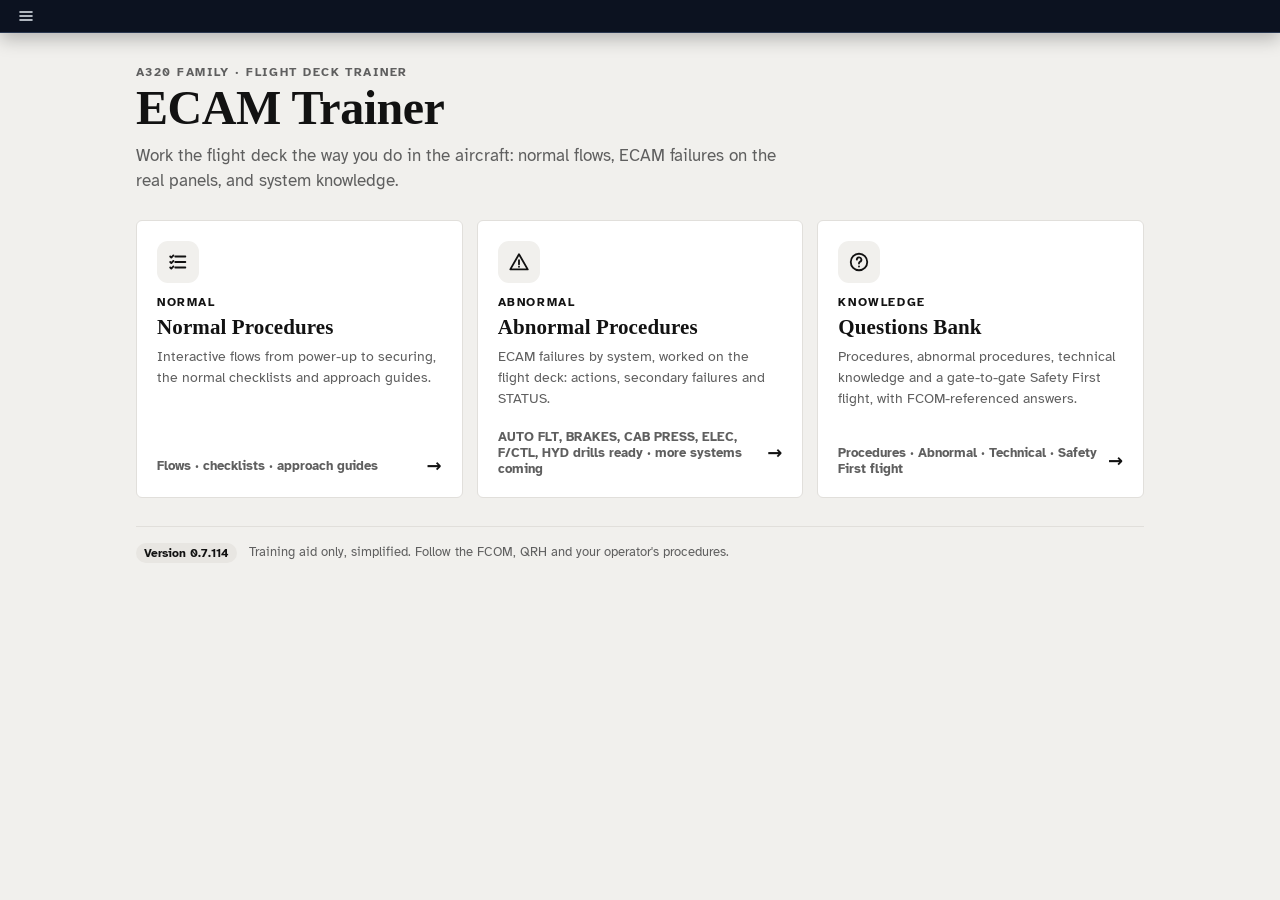
==== commit 370d3a1e: "Publish version 0.7.114 from e631b9f" ====
--- a/index.html
+++ b/index.html
@@ -8,17 +8,17 @@
 <link rel="preconnect" href="https://fonts.googleapis.com">
 <link rel="preconnect" href="https://fonts.gstatic.com" crossorigin>
 <link rel="stylesheet" href="https://fonts.googleapis.com/css2?family=Atkinson+Hyperlegible:wght@400;700&family=B612:wght@400;700&family=B612+Mono&display=swap">
-<link rel="stylesheet" href="styles.css?v=0.7.112">
+<link rel="stylesheet" href="styles.css?v=0.7.114">
 </head>
 <body>
 <div id="app"></div>
-<script src="js/displays.js?v=0.7.112"></script>
-<script src="js/panels.js?v=0.7.112"></script>
-<script src="js/panels-lower.js?v=0.7.112"></script>
-<script src="js/fmgc.js?v=0.7.112"></script>
-<script src="js/failures.js?v=0.7.112"></script>
-<script src="js/photo-panels.js?v=0.7.112"></script>
-<script src="js/deck.js?v=0.7.112"></script>
-<script src="js/app.js?v=0.7.112"></script>
+<script src="js/displays.js?v=0.7.114"></script>
+<script src="js/panels.js?v=0.7.114"></script>
+<script src="js/panels-lower.js?v=0.7.114"></script>
+<script src="js/fmgc.js?v=0.7.114"></script>
+<script src="js/failures.js?v=0.7.114"></script>
+<script src="js/photo-panels.js?v=0.7.114"></script>
+<script src="js/deck.js?v=0.7.114"></script>
+<script src="js/app.js?v=0.7.114"></script>
 </body>
 </html>
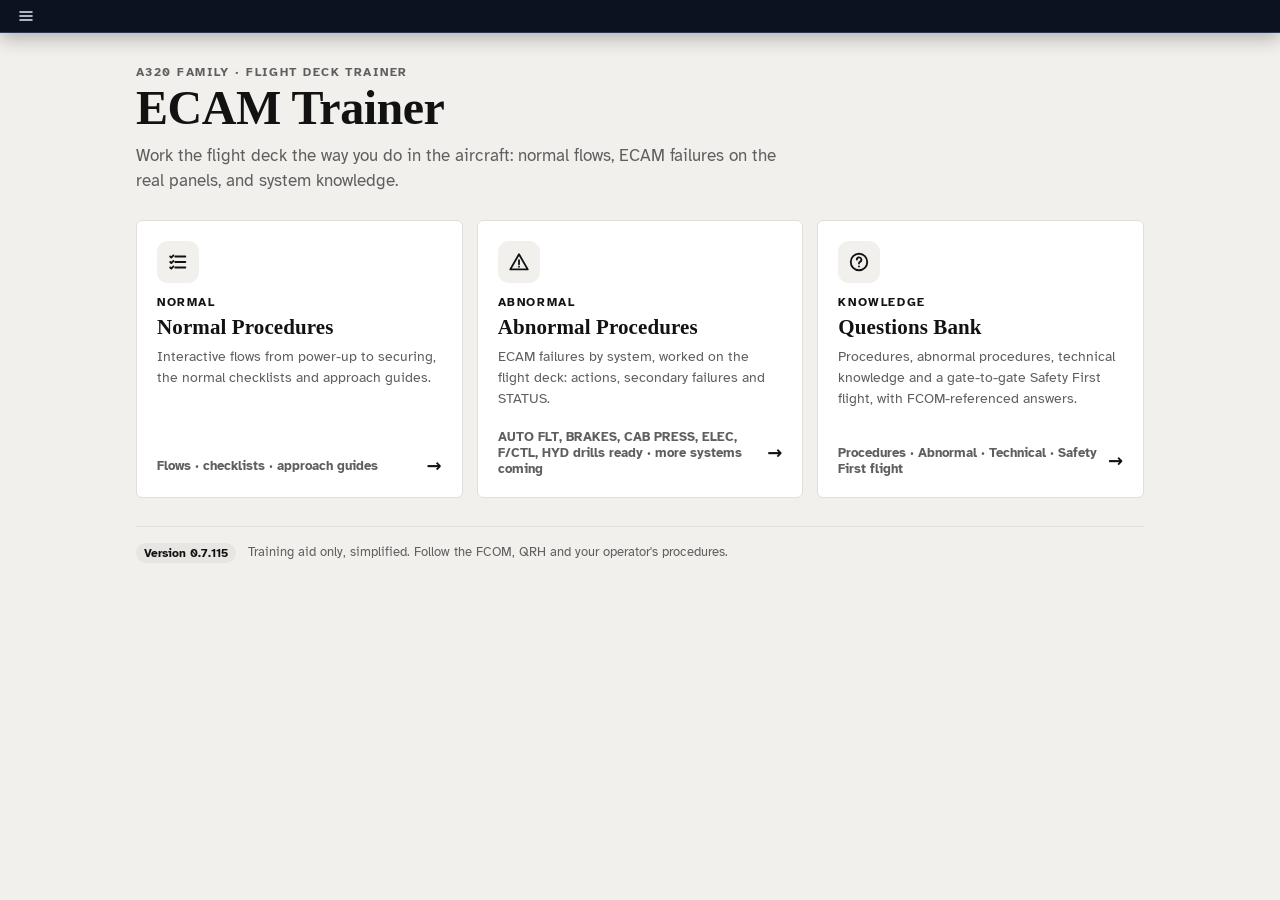
==== commit ed05d827: "Publish version 0.7.115 from be554bf" ====
--- a/index.html
+++ b/index.html
@@ -8,17 +8,17 @@
 <link rel="preconnect" href="https://fonts.googleapis.com">
 <link rel="preconnect" href="https://fonts.gstatic.com" crossorigin>
 <link rel="stylesheet" href="https://fonts.googleapis.com/css2?family=Atkinson+Hyperlegible:wght@400;700&family=B612:wght@400;700&family=B612+Mono&display=swap">
-<link rel="stylesheet" href="styles.css?v=0.7.114">
+<link rel="stylesheet" href="styles.css?v=0.7.115">
 </head>
 <body>
 <div id="app"></div>
-<script src="js/displays.js?v=0.7.114"></script>
-<script src="js/panels.js?v=0.7.114"></script>
-<script src="js/panels-lower.js?v=0.7.114"></script>
-<script src="js/fmgc.js?v=0.7.114"></script>
-<script src="js/failures.js?v=0.7.114"></script>
-<script src="js/photo-panels.js?v=0.7.114"></script>
-<script src="js/deck.js?v=0.7.114"></script>
-<script src="js/app.js?v=0.7.114"></script>
+<script src="js/displays.js?v=0.7.115"></script>
+<script src="js/panels.js?v=0.7.115"></script>
+<script src="js/panels-lower.js?v=0.7.115"></script>
+<script src="js/fmgc.js?v=0.7.115"></script>
+<script src="js/failures.js?v=0.7.115"></script>
+<script src="js/photo-panels.js?v=0.7.115"></script>
+<script src="js/deck.js?v=0.7.115"></script>
+<script src="js/app.js?v=0.7.115"></script>
 </body>
 </html>
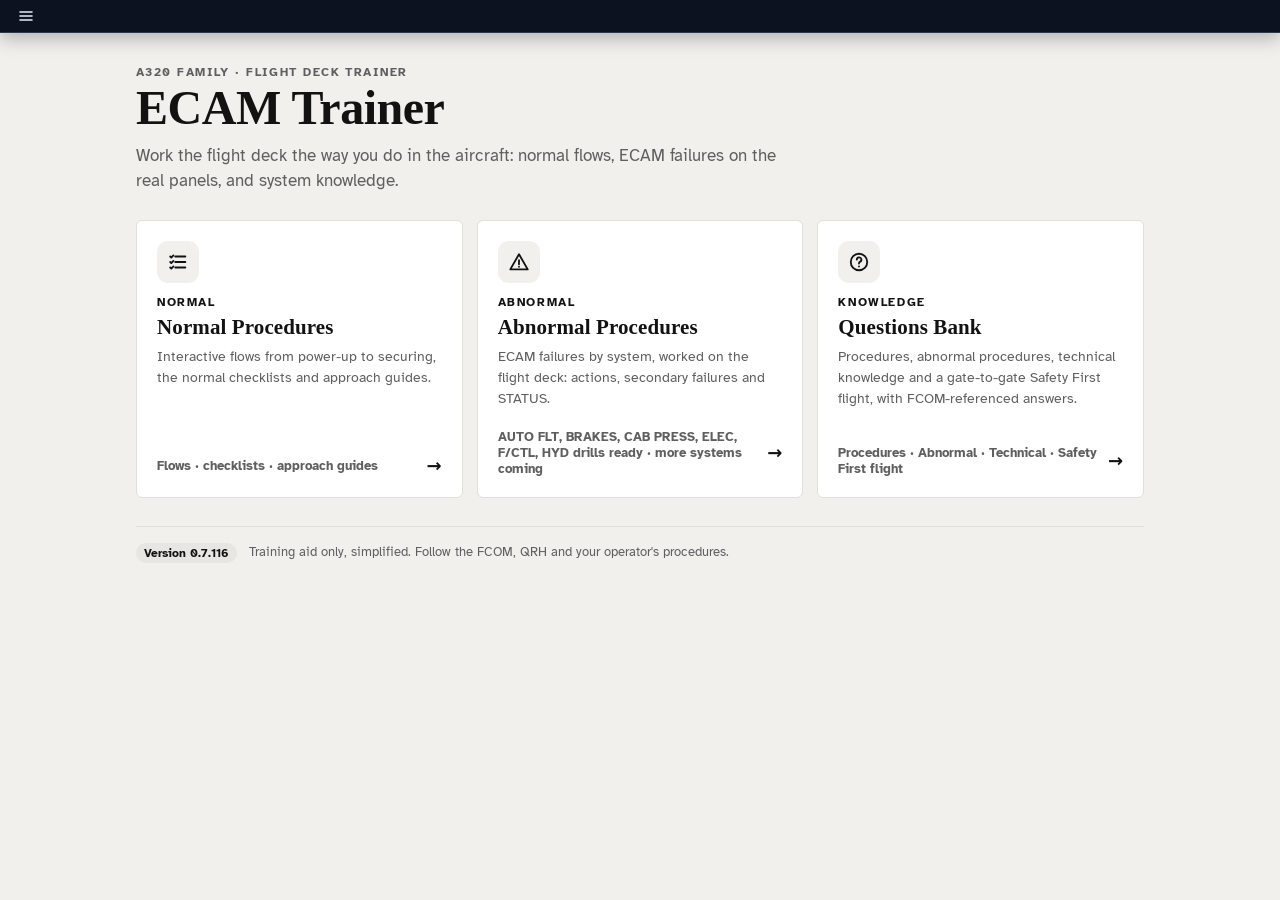
==== commit 8510d4f1: "Publish version 0.7.116 from 1626b9b" ====
--- a/index.html
+++ b/index.html
@@ -8,17 +8,17 @@
 <link rel="preconnect" href="https://fonts.googleapis.com">
 <link rel="preconnect" href="https://fonts.gstatic.com" crossorigin>
 <link rel="stylesheet" href="https://fonts.googleapis.com/css2?family=Atkinson+Hyperlegible:wght@400;700&family=B612:wght@400;700&family=B612+Mono&display=swap">
-<link rel="stylesheet" href="styles.css?v=0.7.115">
+<link rel="stylesheet" href="styles.css?v=0.7.116">
 </head>
 <body>
 <div id="app"></div>
-<script src="js/displays.js?v=0.7.115"></script>
-<script src="js/panels.js?v=0.7.115"></script>
-<script src="js/panels-lower.js?v=0.7.115"></script>
-<script src="js/fmgc.js?v=0.7.115"></script>
-<script src="js/failures.js?v=0.7.115"></script>
-<script src="js/photo-panels.js?v=0.7.115"></script>
-<script src="js/deck.js?v=0.7.115"></script>
-<script src="js/app.js?v=0.7.115"></script>
+<script src="js/displays.js?v=0.7.116"></script>
+<script src="js/panels.js?v=0.7.116"></script>
+<script src="js/panels-lower.js?v=0.7.116"></script>
+<script src="js/fmgc.js?v=0.7.116"></script>
+<script src="js/failures.js?v=0.7.116"></script>
+<script src="js/photo-panels.js?v=0.7.116"></script>
+<script src="js/deck.js?v=0.7.116"></script>
+<script src="js/app.js?v=0.7.116"></script>
 </body>
 </html>
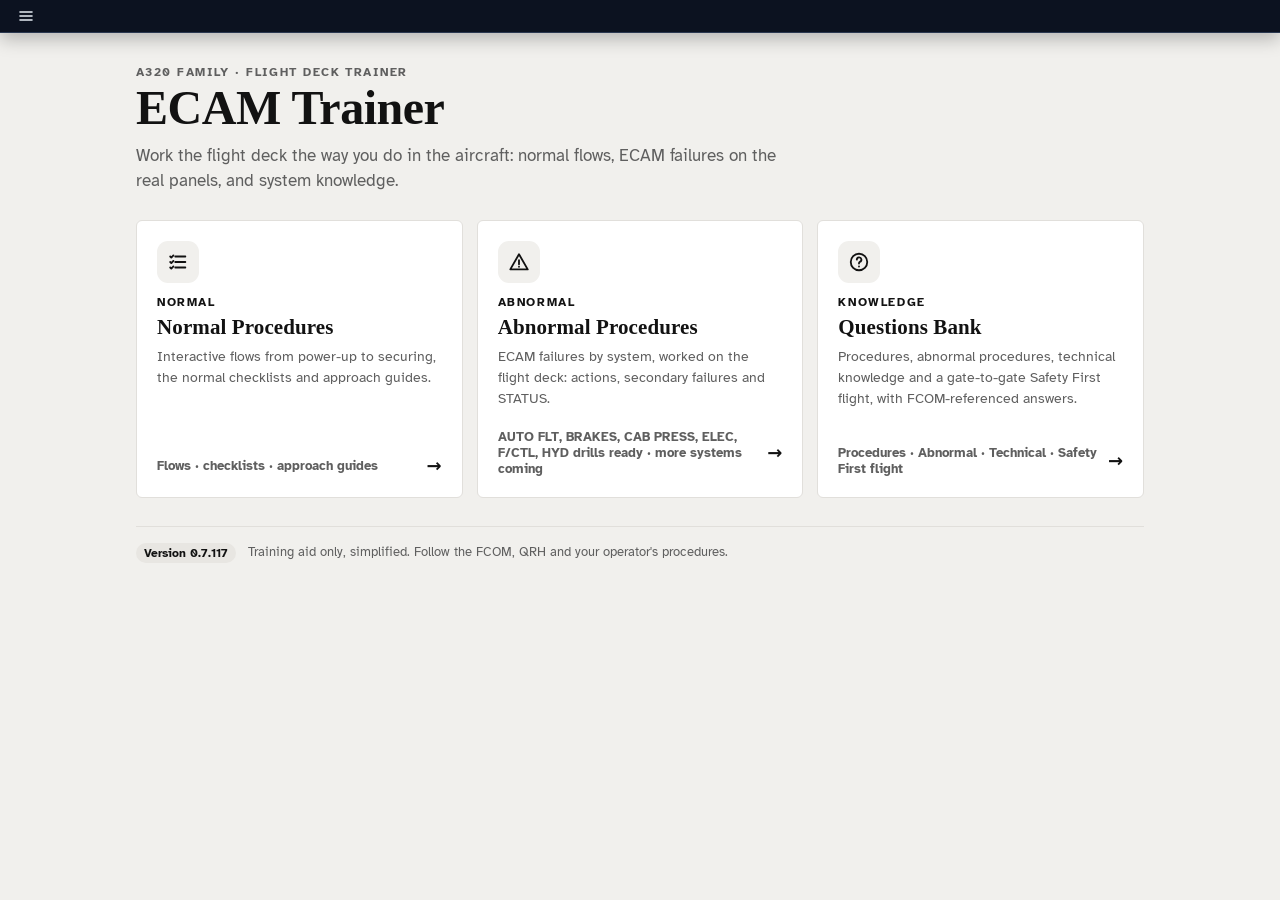
==== commit e51d0567: "Publish version 0.7.117 from e126634" ====
--- a/index.html
+++ b/index.html
@@ -8,17 +8,17 @@
 <link rel="preconnect" href="https://fonts.googleapis.com">
 <link rel="preconnect" href="https://fonts.gstatic.com" crossorigin>
 <link rel="stylesheet" href="https://fonts.googleapis.com/css2?family=Atkinson+Hyperlegible:wght@400;700&family=B612:wght@400;700&family=B612+Mono&display=swap">
-<link rel="stylesheet" href="styles.css?v=0.7.116">
+<link rel="stylesheet" href="styles.css?v=0.7.117">
 </head>
 <body>
 <div id="app"></div>
-<script src="js/displays.js?v=0.7.116"></script>
-<script src="js/panels.js?v=0.7.116"></script>
-<script src="js/panels-lower.js?v=0.7.116"></script>
-<script src="js/fmgc.js?v=0.7.116"></script>
-<script src="js/failures.js?v=0.7.116"></script>
-<script src="js/photo-panels.js?v=0.7.116"></script>
-<script src="js/deck.js?v=0.7.116"></script>
-<script src="js/app.js?v=0.7.116"></script>
+<script src="js/displays.js?v=0.7.117"></script>
+<script src="js/panels.js?v=0.7.117"></script>
+<script src="js/panels-lower.js?v=0.7.117"></script>
+<script src="js/fmgc.js?v=0.7.117"></script>
+<script src="js/failures.js?v=0.7.117"></script>
+<script src="js/photo-panels.js?v=0.7.117"></script>
+<script src="js/deck.js?v=0.7.117"></script>
+<script src="js/app.js?v=0.7.117"></script>
 </body>
 </html>
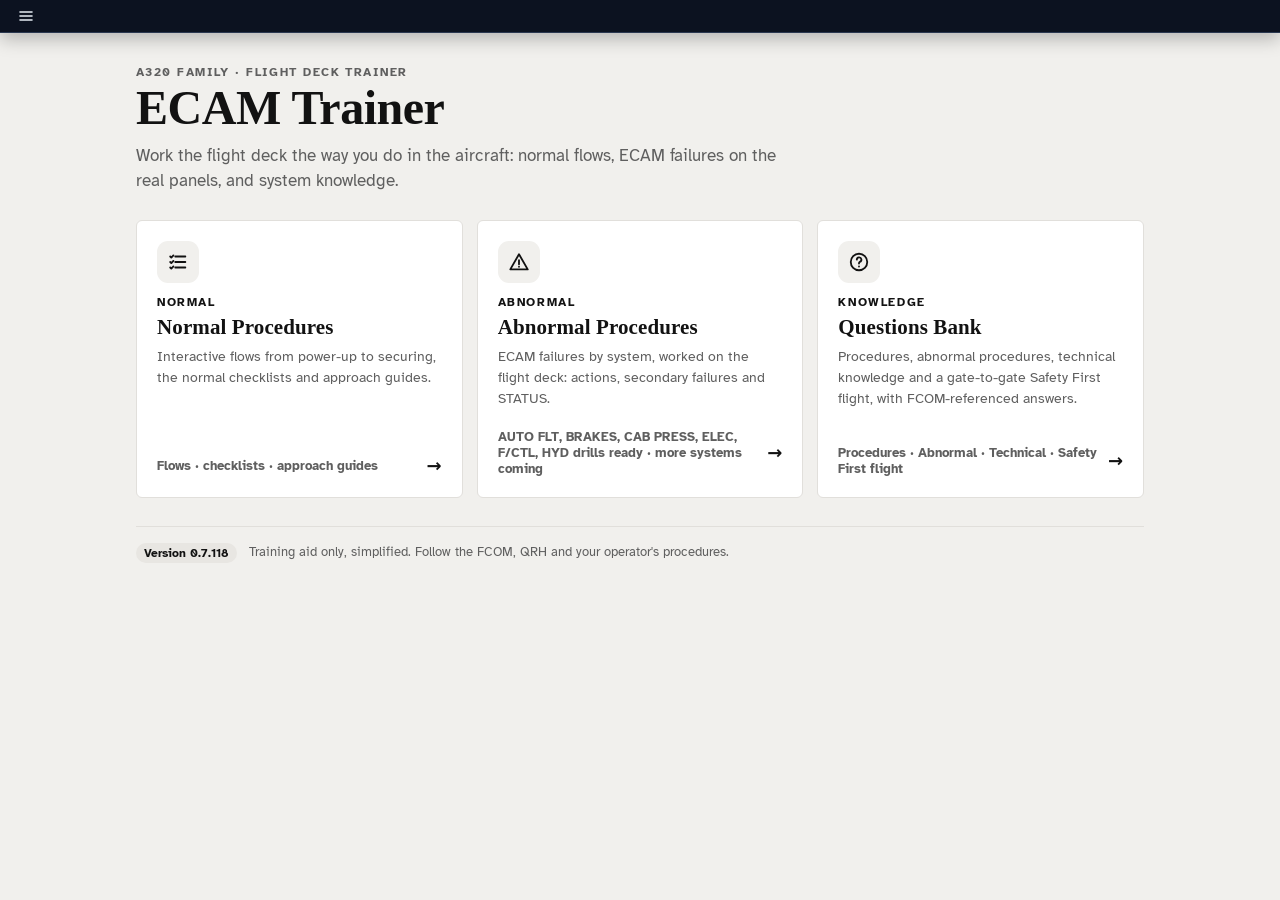
==== commit 8dc89cef: "Publish version 0.7.118 from 2d8d16d" ====
--- a/index.html
+++ b/index.html
@@ -8,17 +8,17 @@
 <link rel="preconnect" href="https://fonts.googleapis.com">
 <link rel="preconnect" href="https://fonts.gstatic.com" crossorigin>
 <link rel="stylesheet" href="https://fonts.googleapis.com/css2?family=Atkinson+Hyperlegible:wght@400;700&family=B612:wght@400;700&family=B612+Mono&display=swap">
-<link rel="stylesheet" href="styles.css?v=0.7.117">
+<link rel="stylesheet" href="styles.css?v=0.7.118">
 </head>
 <body>
 <div id="app"></div>
-<script src="js/displays.js?v=0.7.117"></script>
-<script src="js/panels.js?v=0.7.117"></script>
-<script src="js/panels-lower.js?v=0.7.117"></script>
-<script src="js/fmgc.js?v=0.7.117"></script>
-<script src="js/failures.js?v=0.7.117"></script>
-<script src="js/photo-panels.js?v=0.7.117"></script>
-<script src="js/deck.js?v=0.7.117"></script>
-<script src="js/app.js?v=0.7.117"></script>
+<script src="js/displays.js?v=0.7.118"></script>
+<script src="js/panels.js?v=0.7.118"></script>
+<script src="js/panels-lower.js?v=0.7.118"></script>
+<script src="js/fmgc.js?v=0.7.118"></script>
+<script src="js/failures.js?v=0.7.118"></script>
+<script src="js/photo-panels.js?v=0.7.118"></script>
+<script src="js/deck.js?v=0.7.118"></script>
+<script src="js/app.js?v=0.7.118"></script>
 </body>
 </html>
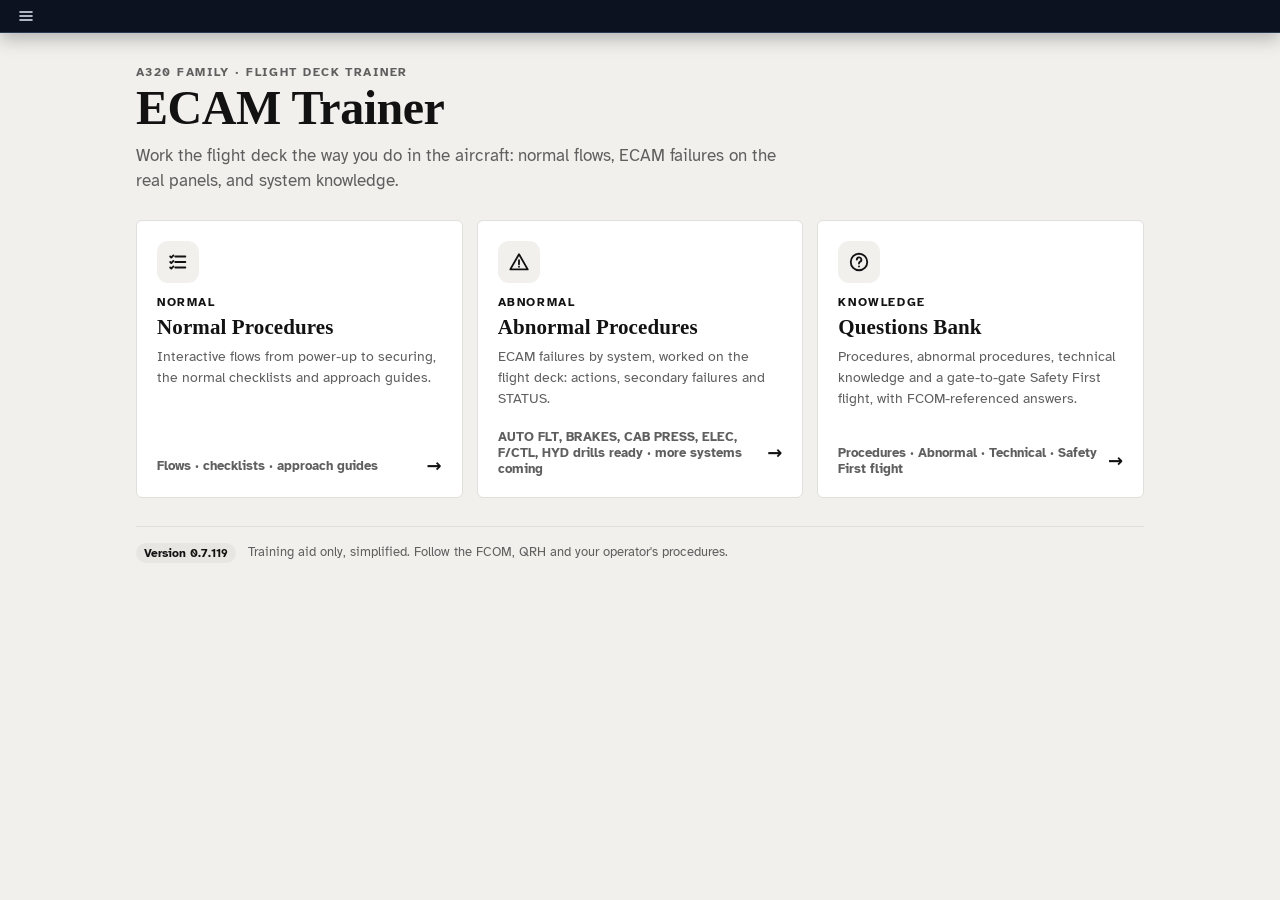
==== commit f5d10ed8: "Publish version 0.7.119 from 66cedbf" ====
--- a/index.html
+++ b/index.html
@@ -8,17 +8,17 @@
 <link rel="preconnect" href="https://fonts.googleapis.com">
 <link rel="preconnect" href="https://fonts.gstatic.com" crossorigin>
 <link rel="stylesheet" href="https://fonts.googleapis.com/css2?family=Atkinson+Hyperlegible:wght@400;700&family=B612:wght@400;700&family=B612+Mono&display=swap">
-<link rel="stylesheet" href="styles.css?v=0.7.118">
+<link rel="stylesheet" href="styles.css?v=0.7.119">
 </head>
 <body>
 <div id="app"></div>
-<script src="js/displays.js?v=0.7.118"></script>
-<script src="js/panels.js?v=0.7.118"></script>
-<script src="js/panels-lower.js?v=0.7.118"></script>
-<script src="js/fmgc.js?v=0.7.118"></script>
-<script src="js/failures.js?v=0.7.118"></script>
-<script src="js/photo-panels.js?v=0.7.118"></script>
-<script src="js/deck.js?v=0.7.118"></script>
-<script src="js/app.js?v=0.7.118"></script>
+<script src="js/displays.js?v=0.7.119"></script>
+<script src="js/panels.js?v=0.7.119"></script>
+<script src="js/panels-lower.js?v=0.7.119"></script>
+<script src="js/fmgc.js?v=0.7.119"></script>
+<script src="js/failures.js?v=0.7.119"></script>
+<script src="js/photo-panels.js?v=0.7.119"></script>
+<script src="js/deck.js?v=0.7.119"></script>
+<script src="js/app.js?v=0.7.119"></script>
 </body>
 </html>
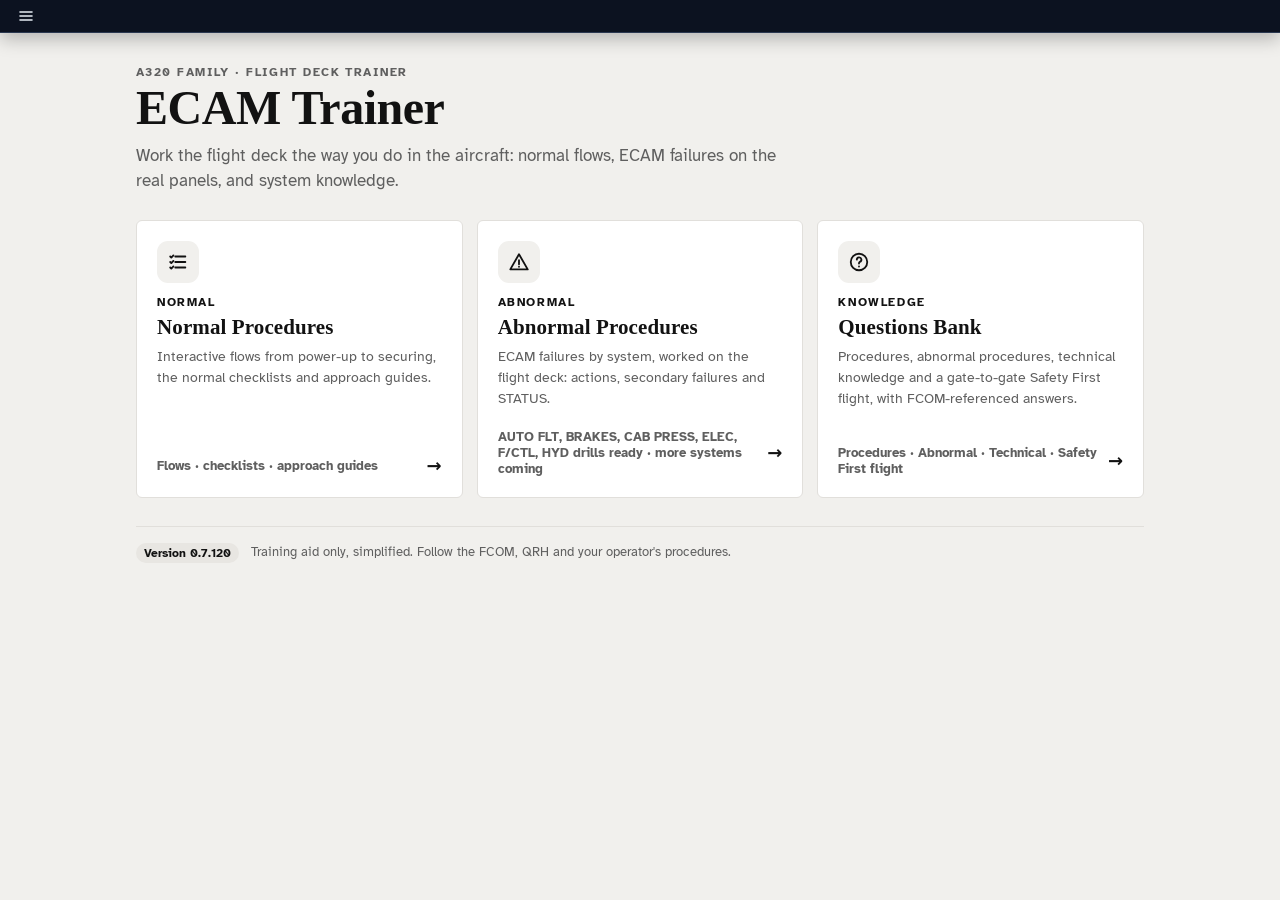
==== commit ff8c2cb0: "Publish version 0.7.120 from 38e5350" ====
--- a/index.html
+++ b/index.html
@@ -8,17 +8,17 @@
 <link rel="preconnect" href="https://fonts.googleapis.com">
 <link rel="preconnect" href="https://fonts.gstatic.com" crossorigin>
 <link rel="stylesheet" href="https://fonts.googleapis.com/css2?family=Atkinson+Hyperlegible:wght@400;700&family=B612:wght@400;700&family=B612+Mono&display=swap">
-<link rel="stylesheet" href="styles.css?v=0.7.119">
+<link rel="stylesheet" href="styles.css?v=0.7.120">
 </head>
 <body>
 <div id="app"></div>
-<script src="js/displays.js?v=0.7.119"></script>
-<script src="js/panels.js?v=0.7.119"></script>
-<script src="js/panels-lower.js?v=0.7.119"></script>
-<script src="js/fmgc.js?v=0.7.119"></script>
-<script src="js/failures.js?v=0.7.119"></script>
-<script src="js/photo-panels.js?v=0.7.119"></script>
-<script src="js/deck.js?v=0.7.119"></script>
-<script src="js/app.js?v=0.7.119"></script>
+<script src="js/displays.js?v=0.7.120"></script>
+<script src="js/panels.js?v=0.7.120"></script>
+<script src="js/panels-lower.js?v=0.7.120"></script>
+<script src="js/fmgc.js?v=0.7.120"></script>
+<script src="js/failures.js?v=0.7.120"></script>
+<script src="js/photo-panels.js?v=0.7.120"></script>
+<script src="js/deck.js?v=0.7.120"></script>
+<script src="js/app.js?v=0.7.120"></script>
 </body>
 </html>
--- a/styles.css
+++ b/styles.css
@@ -29,7 +29,7 @@
 html, body { background: var(--night); color: var(--ink); }
 body { margin: 0; font: 16px/1.5 var(--font-ui); -webkit-font-smoothing: antialiased; }
 body::before { content: ""; position: fixed; inset: 0 0 auto; height: env(safe-area-inset-top, 0px); z-index: 30; background: var(--night-2); }
-body.pv-open { overflow: hidden; }
+body.pv-open { overflow: clip; }
 button { font: inherit; color: inherit; }
 button:focus-visible, [tabindex]:focus-visible { outline: 2px solid var(--accent); outline-offset: 2px; }
 #app { min-height: 100%; }
@@ -512,7 +512,7 @@
   .pv-disp > .pv-bar { grid-column: 1 / -1; grid-row: 1; align-self: start; }
   .pv-disp .pv-stage { grid-column: 2; grid-row: 2; padding: 18px 0; background: none; }
   .pv-disp .pv-body { grid-column: 1; grid-row: 2; max-width: 420px; justify-self: end; padding: 18px 0 18px 16px; }
-  body.pv-disp-open .drill { left: auto; right: 16px; top: 50%; bottom: auto; transform: translateY(-50%); width: min(420px, calc((100vw - min(620px, 62vh)) / 2 - 40px)); }
+  body.pv-disp-open .drill { left: auto; right: 16px; top: 50%; bottom: auto; transform: translateY(-50%); width: min(420px, calc((100% - min(620px, 62vh)) / 2 - 40px)); }
   body.drill-on .pv-disp { padding-bottom: 0; }
 }
 .pv-screen svg { display: block; width: 100%; height: auto; border: 6px solid #15191d; border-radius: 6px; }
@@ -756,6 +756,7 @@
 .pv-guide .pv-info { color: #1b1f24; background: none; border: 0; padding: 6px 0 0; border-top: 1px solid #d9dde3; border-radius: 0; }
 .pv-guide .pv-info .eyebrow, .pv-guide .small { color: #5b6470; }
 .pv-guide .pv-info h3, .pv-guide .pv-info h2, .pv-guide .pv-ctl, .pv-guide .pv-ctl * { color: #1b1f24; }
+.pv-guide .pv-info h3, .pv-guide .pv-info h2 { text-wrap: balance; }
 .pv-guide .pv-note { color: #0b6f86; }
 .pv-guide .pv-hint { display: none; }
 .pv-ecam { display: grid; gap: 10px; align-content: start; padding: 12px 16px; }
